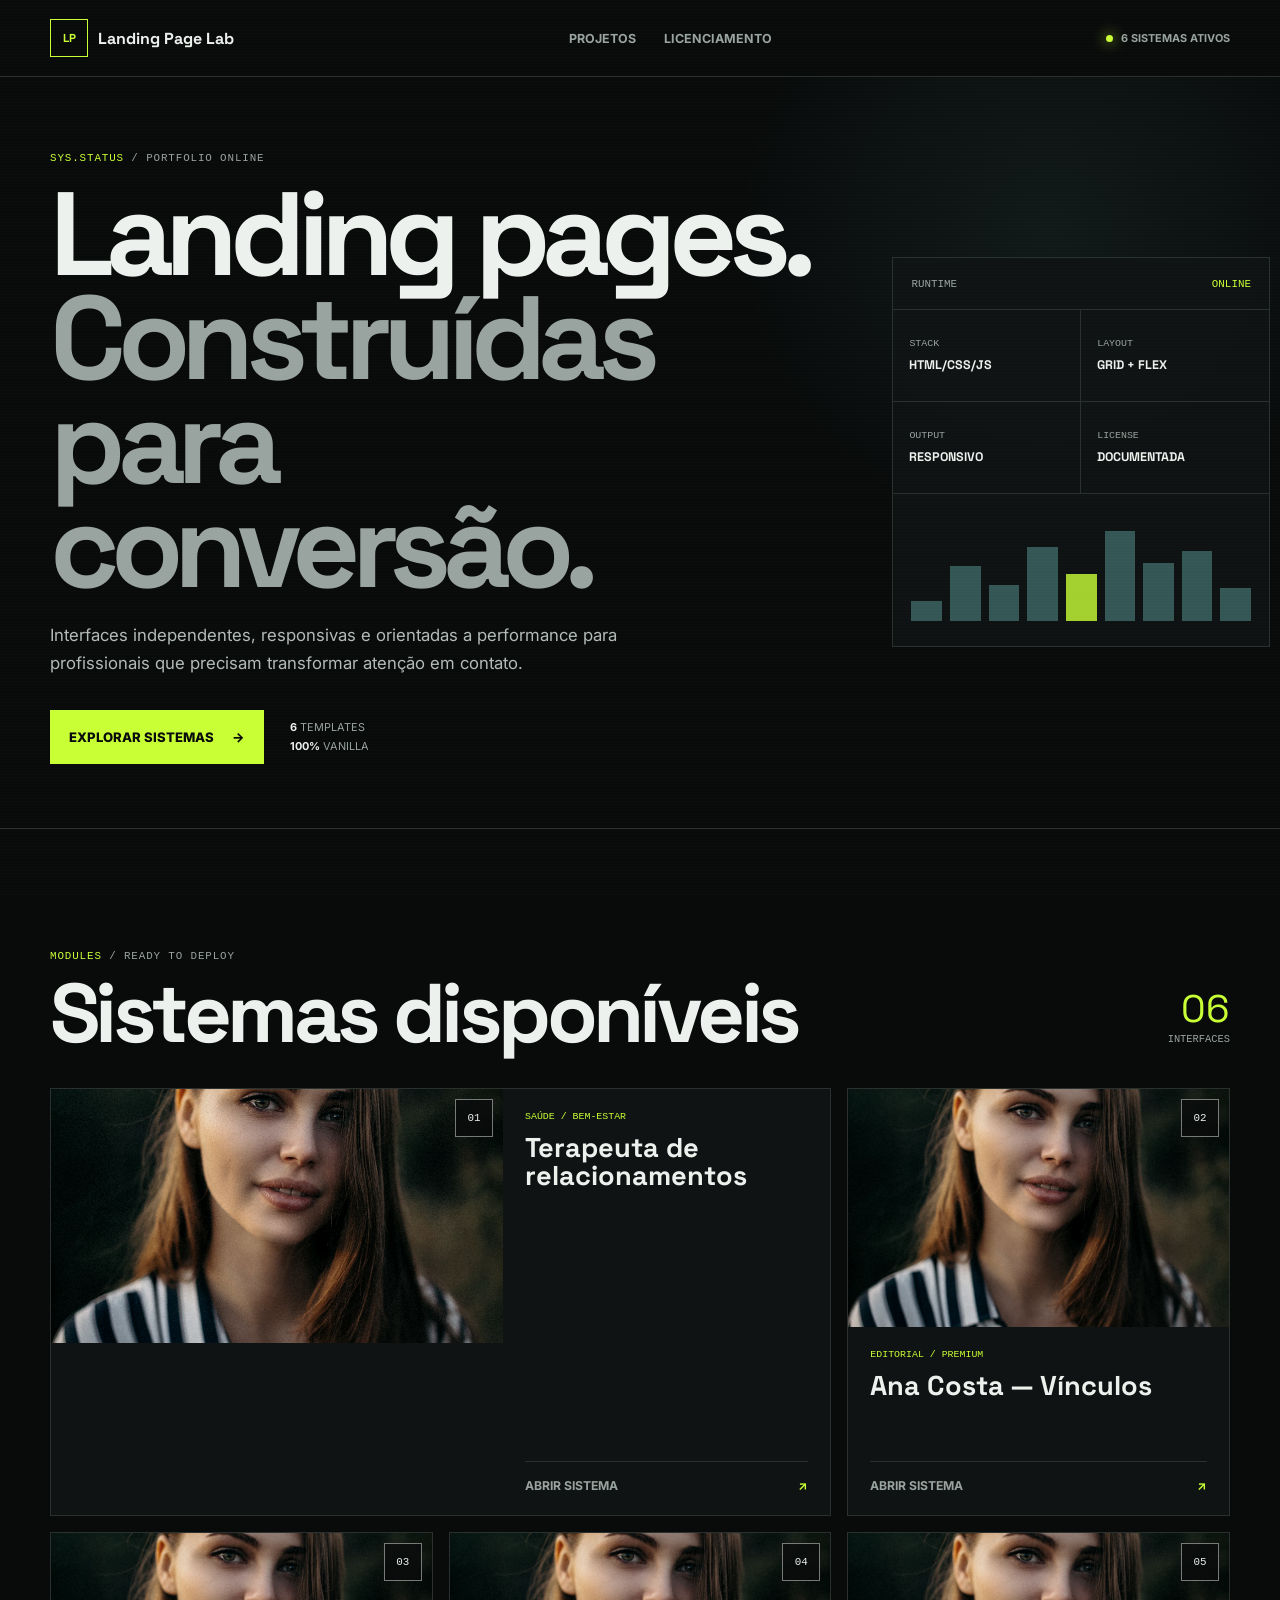
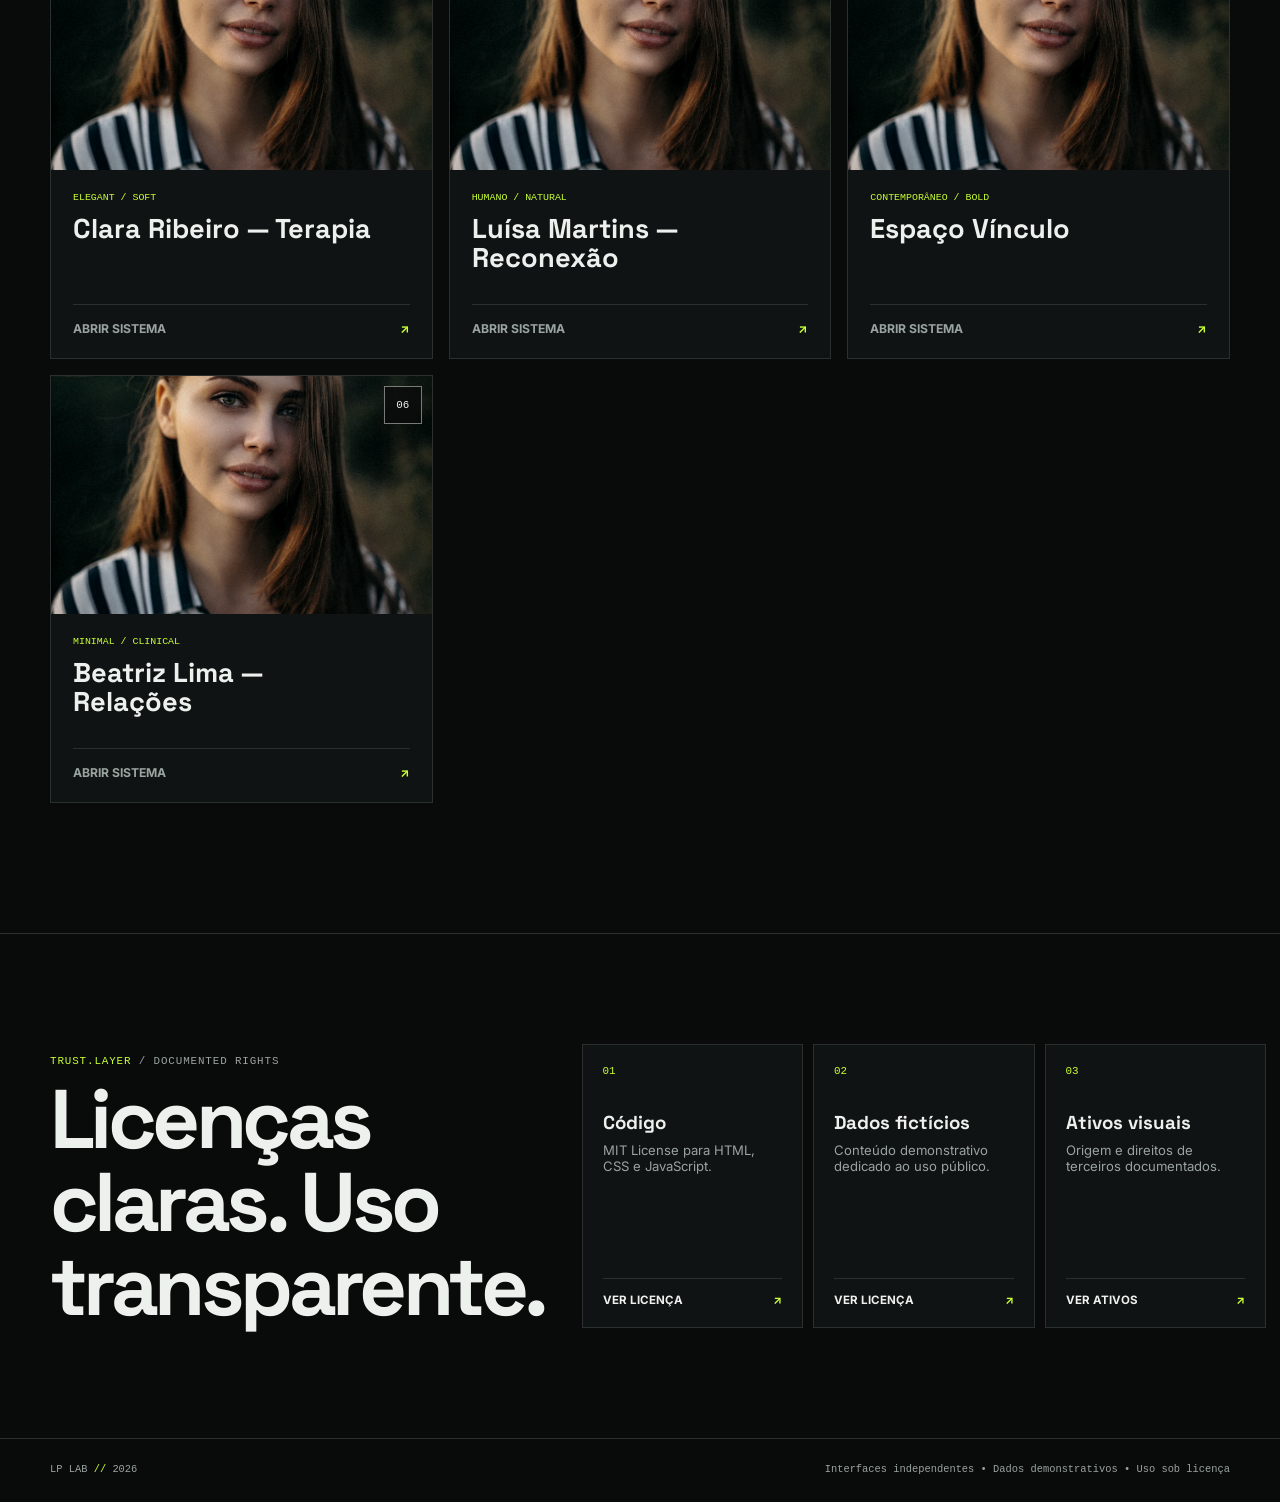
==== index.html @ a21b1c10 "style: transforma a galeria em interface hitech e documenta licenças" ====
<!DOCTYPE html>
<html lang="pt-BR">
<head>
  <meta charset="UTF-8">
  <meta name="viewport" content="width=device-width, initial-scale=1.0">
  <title>System // Landing Page Lab</title>
  <meta name="description" content="Portfólio de sistemas de landing pages independentes para profissionais e negócios locais.">
  <meta property="og:title" content="System // Landing Page Lab">
  <meta property="og:description" content="Interfaces de alta conversão projetadas para marcas profissionais.">
  <meta property="og:type" content="website">
  <meta property="og:locale" content="pt_BR">
  <link rel="preconnect" href="https://fonts.googleapis.com">
  <link rel="preconnect" href="https://fonts.gstatic.com" crossorigin>
  <link href="https://fonts.googleapis.com/css2?family=Inter:wght@400;500;600;700&family=Space+Grotesk:wght@500;600;700&display=swap" rel="stylesheet">
  <link rel="stylesheet" href="assets/style.css">
</head>
<body>
  <div class="noise" aria-hidden="true"></div>

  <header class="topbar">
    <div class="container topbar__conteudo">
      <a class="brand" href="#inicio" aria-label="Landing Page Lab — início">
        <span class="brand__mark">LP</span>
        <span>Landing Page Lab</span>
      </a>
      <nav class="nav" aria-label="Navegação principal">
        <a href="#projetos">Projetos</a>
        <a href="#licenciamento">Licenciamento</a>
      </nav>
      <a class="topbar__status" href="#projetos"><span></span> 6 sistemas ativos</a>
    </div>
  </header>

  <main id="inicio">
    <section class="hero">
      <div class="container hero__conteudo">
        <div class="hero__texto">
          <p class="terminal"><span>SYS.STATUS</span> / PORTFOLIO ONLINE</p>
          <h1>Landing pages.<br><em>Construídas para conversão.</em></h1>
          <p class="hero__descricao">Interfaces independentes, responsivas e orientadas a performance para profissionais que precisam transformar atenção em contato.</p>
          <div class="hero__acoes">
            <a class="btn btn--primary" href="#projetos">Explorar sistemas <span>→</span></a>
            <p class="hero__spec"><strong>6</strong> templates<br><strong>100%</strong> vanilla</p>
          </div>
        </div>

        <aside class="system-panel" aria-label="Resumo técnico">
          <div class="system-panel__head">
            <span>RUNTIME</span>
            <span class="system-panel__status">ONLINE</span>
          </div>
          <div class="system-panel__grid">
            <div><span>STACK</span><strong>HTML/CSS/JS</strong></div>
            <div><span>LAYOUT</span><strong>GRID + FLEX</strong></div>
            <div><span>OUTPUT</span><strong>RESPONSIVO</strong></div>
            <div><span>LICENSE</span><strong>DOCUMENTADA</strong></div>
          </div>
          <div class="system-panel__graph" aria-hidden="true">
            <i></i><i></i><i></i><i></i><i></i><i></i><i></i><i></i><i></i>
          </div>
        </aside>
      </div>
    </section>

    <section class="projects" id="projetos" aria-labelledby="projects-title">
      <div class="container">
        <div class="section-heading">
          <div>
            <p class="terminal"><span>MODULES</span> / READY TO DEPLOY</p>
            <h2 id="projects-title">Sistemas disponíveis</h2>
          </div>
          <p><span id="template-count">06</span><br>interfaces</p>
        </div>

        <div class="template-grid">
          <article class="template-card template-card--featured">
            <a class="template-card__image" href="templates/terapeuta-relacionamentos/index.html" aria-label="Abrir sistema Terapeuta de relacionamentos">
              <img src="templates/terapeuta-relacionamentos/img/foto-perfil.webp" alt="Prévia do sistema acolhedor para terapeuta de relacionamentos" width="900" height="600">
              <span class="template-card__index">01</span>
            </a>
            <div class="template-card__content">
              <p>Saúde / Bem-estar</p>
              <h3>Terapeuta de relacionamentos</h3>
              <a class="template-card__link" href="templates/terapeuta-relacionamentos/index.html">Abrir sistema <span>↗</span></a>
            </div>
          </article>

          <article class="template-card">
            <a class="template-card__image" href="templates/psicologa-vinculos-editorial/index.html" aria-label="Abrir sistema Ana Costa">
              <img src="templates/psicologa-vinculos-editorial/img/perfil.webp" alt="Prévia do sistema editorial para psicóloga de vínculos" width="900" height="600">
              <span class="template-card__index">02</span>
            </a>
            <div class="template-card__content">
              <p>Editorial / Premium</p>
              <h3>Ana Costa — Vínculos</h3>
              <a class="template-card__link" href="templates/psicologa-vinculos-editorial/index.html">Abrir sistema <span>↗</span></a>
            </div>
          </article>

          <article class="template-card">
            <a class="template-card__image" href="templates/terapia-relacoes-elegante/index.html" aria-label="Abrir sistema Clara Ribeiro">
              <img src="templates/terapia-relacoes-elegante/img/perfil.webp" alt="Prévia do sistema elegante para terapia de relacionamentos" width="900" height="600">
              <span class="template-card__index">03</span>
            </a>
            <div class="template-card__content">
              <p>Elegant / Soft</p>
              <h3>Clara Ribeiro — Terapia</h3>
              <a class="template-card__link" href="templates/terapia-relacoes-elegante/index.html">Abrir sistema <span>↗</span></a>
            </div>
          </article>

          <article class="template-card">
            <a class="template-card__image" href="templates/terapeuta-reconexao/index.html" aria-label="Abrir sistema Luísa Martins">
              <img src="templates/terapeuta-reconexao/img/perfil.webp" alt="Prévia do sistema acolhedor de reconexão afetiva" width="900" height="600">
              <span class="template-card__index">04</span>
            </a>
            <div class="template-card__content">
              <p>Humano / Natural</p>
              <h3>Luísa Martins — Reconexão</h3>
              <a class="template-card__link" href="templates/terapeuta-reconexao/index.html">Abrir sistema <span>↗</span></a>
            </div>
          </article>

          <article class="template-card">
            <a class="template-card__image" href="templates/espaco-relacional/index.html" aria-label="Abrir sistema Espaço Vínculo">
              <img src="templates/espaco-relacional/img/perfil.webp" alt="Prévia do sistema contemporâneo de psicologia de vínculos" width="900" height="600">
              <span class="template-card__index">05</span>
            </a>
            <div class="template-card__content">
              <p>Contemporâneo / Bold</p>
              <h3>Espaço Vínculo</h3>
              <a class="template-card__link" href="templates/espaco-relacional/index.html">Abrir sistema <span>↗</span></a>
            </div>
          </article>

          <article class="template-card">
            <a class="template-card__image" href="templates/relacoes-conscientes/index.html" aria-label="Abrir sistema Beatriz Lima">
              <img src="templates/relacoes-conscientes/img/perfil.webp" alt="Prévia do sistema minimalista para relações conscientes" width="900" height="600">
              <span class="template-card__index">06</span>
            </a>
            <div class="template-card__content">
              <p>Minimal / Clinical</p>
              <h3>Beatriz Lima — Relações</h3>
              <a class="template-card__link" href="templates/relacoes-conscientes/index.html">Abrir sistema <span>↗</span></a>
            </div>
          </article>
        </div>
      </div>
    </section>

    <section class="license" id="licenciamento" aria-labelledby="license-title">
      <div class="container license__conteudo">
        <div>
          <p class="terminal"><span>TRUST.LAYER</span> / DOCUMENTED RIGHTS</p>
          <h2 id="license-title">Licenças claras. Uso transparente.</h2>
        </div>
        <div class="license__grid">
          <article>
            <span>01</span>
            <h3>Código</h3>
            <p>MIT License para HTML, CSS e JavaScript.</p>
            <a href="LICENSE.md">Ver licença <span>↗</span></a>
          </article>
          <article>
            <span>02</span>
            <h3>Dados fictícios</h3>
            <p>Conteúdo demonstrativo dedicado ao uso público.</p>
            <a href="DATA_LICENSE.md">Ver licença <span>↗</span></a>
          </article>
          <article>
            <span>03</span>
            <h3>Ativos visuais</h3>
            <p>Origem e direitos de terceiros documentados.</p>
            <a href="ASSET_LICENSES.md">Ver ativos <span>↗</span></a>
          </article>
        </div>
      </div>
    </section>
  </main>

  <footer class="portfolio-footer">
    <div class="container portfolio-footer__conteudo">
      <p>LP LAB <span>//</span> 2026</p>
      <p>Interfaces independentes • Dados demonstrativos • Uso sob licença</p>
    </div>
  </footer>
</body>
</html>
---- assets/style.css ----
:root {
  --ink: #090b0b;
  --panel: #101313;
  --panel-light: #171b1a;
  --line: #29302e;
  --muted: #99a39f;
  --paper: #edf1ee;
  --acid: #c8ff35;
  --cyan: #78d8d2;
  --font-display: "Space Grotesk", Arial, sans-serif;
  --font-body: "Inter", Arial, sans-serif;
}

* { box-sizing: border-box; }
html { scroll-behavior: smooth; }
body { margin: 0; overflow-x: hidden; background: var(--ink); color: var(--paper); font-family: var(--font-body); }
img { display: block; max-width: 100%; }
a { color: inherit; }
.container { width: min(1180px, calc(100% - 40px)); margin-inline: auto; }
.noise { position: fixed; inset: 0; z-index: 100; pointer-events: none; opacity: .025; background-image: repeating-linear-gradient(0deg, transparent 0, transparent 2px, #fff 3px); }

.topbar { position: relative; z-index: 20; border-bottom: 1px solid var(--line); }
.topbar__conteudo { min-height: 76px; display: flex; align-items: center; justify-content: space-between; }
.brand { display: flex; align-items: center; gap: 10px; font-family: var(--font-display); font-weight: 700; text-decoration: none; }
.brand__mark { display: grid; width: 38px; height: 38px; place-items: center; border: 1px solid var(--acid); color: var(--acid); font-size: .72rem; }
.nav { display: none; align-items: center; gap: 28px; }
.nav a { color: var(--muted); font-size: .78rem; font-weight: 700; text-decoration: none; text-transform: uppercase; }
.nav a:hover { color: var(--paper); }
.topbar__status { display: flex; align-items: center; gap: 8px; color: var(--muted); font-size: .68rem; font-weight: 700; text-decoration: none; text-transform: uppercase; }
.topbar__status span { width: 7px; height: 7px; border-radius: 50%; background: var(--acid); box-shadow: 0 0 14px var(--acid); }

.hero { border-bottom: 1px solid var(--line); background: radial-gradient(circle at 82% 20%, rgba(120,216,210,.07), transparent 26%), var(--ink); }
.hero__conteudo { min-height: 620px; display: grid; align-items: center; gap: 40px; padding-block: 64px; }
.terminal { color: var(--muted); font-family: monospace; font-size: .68rem; letter-spacing: .08em; }
.terminal span { color: var(--acid); }
.hero h1 { max-width: 780px; margin: 18px 0 22px; font-family: var(--font-display); font-size: clamp(3.3rem, 12vw, 7.4rem); line-height: .88; letter-spacing: -.07em; }
.hero h1 em { color: var(--muted); font-style: normal; }
.hero__descricao { max-width: 600px; color: #b3bbb7; font-size: 1.05rem; line-height: 1.7; }
.hero__acoes { display: flex; align-items: center; gap: 26px; margin-top: 32px; }
.btn { display: inline-flex; align-items: center; gap: 18px; min-height: 54px; border: 1px solid transparent; padding: 14px 18px; font-size: .82rem; font-weight: 800; text-decoration: none; text-transform: uppercase; }
.btn--primary { background: var(--acid); color: var(--ink); }
.btn--primary:hover { background: var(--paper); }
.hero__spec { margin: 0; color: var(--muted); font-size: .68rem; line-height: 1.7; text-transform: uppercase; }
.hero__spec strong { color: var(--paper); }
.system-panel { min-height: 390px; border: 1px solid var(--line); background: rgba(16,19,19,.9); }
.system-panel__head { height: 52px; display: flex; align-items: center; justify-content: space-between; border-bottom: 1px solid var(--line); padding: 0 18px; color: var(--muted); font-family: monospace; font-size: .68rem; }
.system-panel__status { color: var(--acid); }
.system-panel__grid { display: grid; grid-template-columns: 1fr 1fr; }
.system-panel__grid div { min-height: 92px; display: flex; flex-direction: column; justify-content: center; border-right: 1px solid var(--line); border-bottom: 1px solid var(--line); padding: 16px; }
.system-panel__grid div:nth-child(even) { border-right: 0; }
.system-panel__grid span { color: var(--muted); font-family: monospace; font-size: .62rem; }
.system-panel__grid strong { margin-top: 8px; font-family: var(--font-display); font-size: .78rem; }
.system-panel__graph { height: 145px; display: flex; align-items: end; gap: 8px; padding: 24px 18px 18px; }
.system-panel__graph i { flex: 1; height: 20%; background: var(--cyan); opacity: .35; }
.system-panel__graph i:nth-child(2) { height: 54%; } .system-panel__graph i:nth-child(3) { height: 35%; } .system-panel__graph i:nth-child(4) { height: 72%; } .system-panel__graph i:nth-child(5) { height: 46%; background: var(--acid); opacity: .8; } .system-panel__graph i:nth-child(6) { height: 88%; } .system-panel__graph i:nth-child(7) { height: 57%; } .system-panel__graph i:nth-child(8) { height: 68%; } .system-panel__graph i:nth-child(9) { height: 32%; }

.projects { padding: 80px 0 96px; }
.section-heading { display: flex; align-items: end; justify-content: space-between; margin-bottom: 32px; }
.section-heading h2, .license h2 { margin: 10px 0 0; font-family: var(--font-display); font-size: clamp(2.6rem, 8vw, 5.2rem); line-height: 1; letter-spacing: -.055em; }
.section-heading > p { display: none; color: var(--muted); font-family: monospace; font-size: .65rem; text-align: right; text-transform: uppercase; }
.section-heading > p span { color: var(--acid); font-family: var(--font-display); font-size: 2.4rem; }
.template-grid { display: grid; gap: 16px; }
.template-card { overflow: hidden; border: 1px solid var(--line); background: var(--panel); }
.template-card__image { position: relative; display: block; aspect-ratio: 16 / 10; overflow: hidden; background: #202521; }
.template-card__image img { width: 100%; height: 100%; object-fit: cover; filter: saturate(.7) contrast(1.05); transition: transform .5s ease, filter .5s ease; }
.template-card:hover .template-card__image img { transform: scale(1.025); filter: saturate(.95) contrast(1.05); }
.template-card__index { position: absolute; right: 10px; top: 10px; display: grid; width: 38px; height: 38px; place-items: center; border: 1px solid rgba(255,255,255,.45); background: rgba(9,11,11,.72); font-family: monospace; font-size: .68rem; }
.template-card__content { min-height: 188px; display: flex; flex-direction: column; padding: 22px; }
.template-card__content > p { margin: 0 0 12px; color: var(--acid); font-family: monospace; font-size: .62rem; text-transform: uppercase; }
.template-card h3 { max-width: 300px; margin: 0; font-family: var(--font-display); font-size: 1.7rem; line-height: 1.05; }
.template-card__link { display: flex; justify-content: space-between; margin-top: auto; border-top: 1px solid var(--line); padding-top: 16px; color: var(--muted); font-size: .76rem; font-weight: 700; text-decoration: none; text-transform: uppercase; }
.template-card__link span { color: var(--acid); }

.license { border-top: 1px solid var(--line); border-bottom: 1px solid var(--line); padding: 80px 0; }
.license__conteudo { display: grid; gap: 36px; }
.license h2 { max-width: 600px; }
.license__grid { display: grid; gap: 10px; }
.license__grid article { min-height: 210px; display: flex; flex-direction: column; border: 1px solid var(--line); padding: 20px; background: var(--panel); }
.license__grid article > span { color: var(--acid); font-family: monospace; font-size: .68rem; }
.license__grid h3 { margin: 34px 0 8px; font-family: var(--font-display); }
.license__grid p { margin: 0; color: var(--muted); font-size: .82rem; }
.license__grid a { display: flex; justify-content: space-between; margin-top: auto; border-top: 1px solid var(--line); padding-top: 14px; color: var(--paper); font-size: .72rem; font-weight: 700; text-decoration: none; text-transform: uppercase; }
.license__grid a span { color: var(--acid); }

.portfolio-footer { padding: 24px 0; }
.portfolio-footer__conteudo { display: flex; flex-direction: column; gap: 6px; color: var(--muted); font-family: monospace; font-size: .65rem; }
.portfolio-footer p { margin: 0; }
.portfolio-footer p span { color: var(--acid); }

:focus-visible { outline: 3px solid var(--acid); outline-offset: 4px; }

@media (min-width: 768px) {
  .nav { display: flex; }
  .hero__conteudo { grid-template-columns: 62% 38%; min-height: 700px; }
  .section-heading > p { display: block; }
  .projects { padding: 110px 0 130px; }
  .template-grid { grid-template-columns: repeat(2, 1fr); }
  .template-card--featured { grid-column: span 2; display: grid; grid-template-columns: 58% 42%; }
  .template-card--featured .template-card__image { aspect-ratio: 16 / 9; }
  .template-card--featured .template-card__content { min-height: 330px; }
  .license { padding: 110px 0; }
  .license__conteudo { grid-template-columns: 42% 58%; }
  .license__grid { grid-template-columns: repeat(3, 1fr); }
  .portfolio-footer__conteudo { flex-direction: row; justify-content: space-between; }
}

@media (min-width: 1080px) {
  .hero__conteudo { grid-template-columns: 68% 32%; }
  .template-grid { grid-template-columns: repeat(3, 1fr); }
  .template-card--featured { grid-column: span 2; }
}

@media (prefers-reduced-motion: reduce) {
  html { scroll-behavior: auto; }
  .template-card__image img { transition: none; }
}
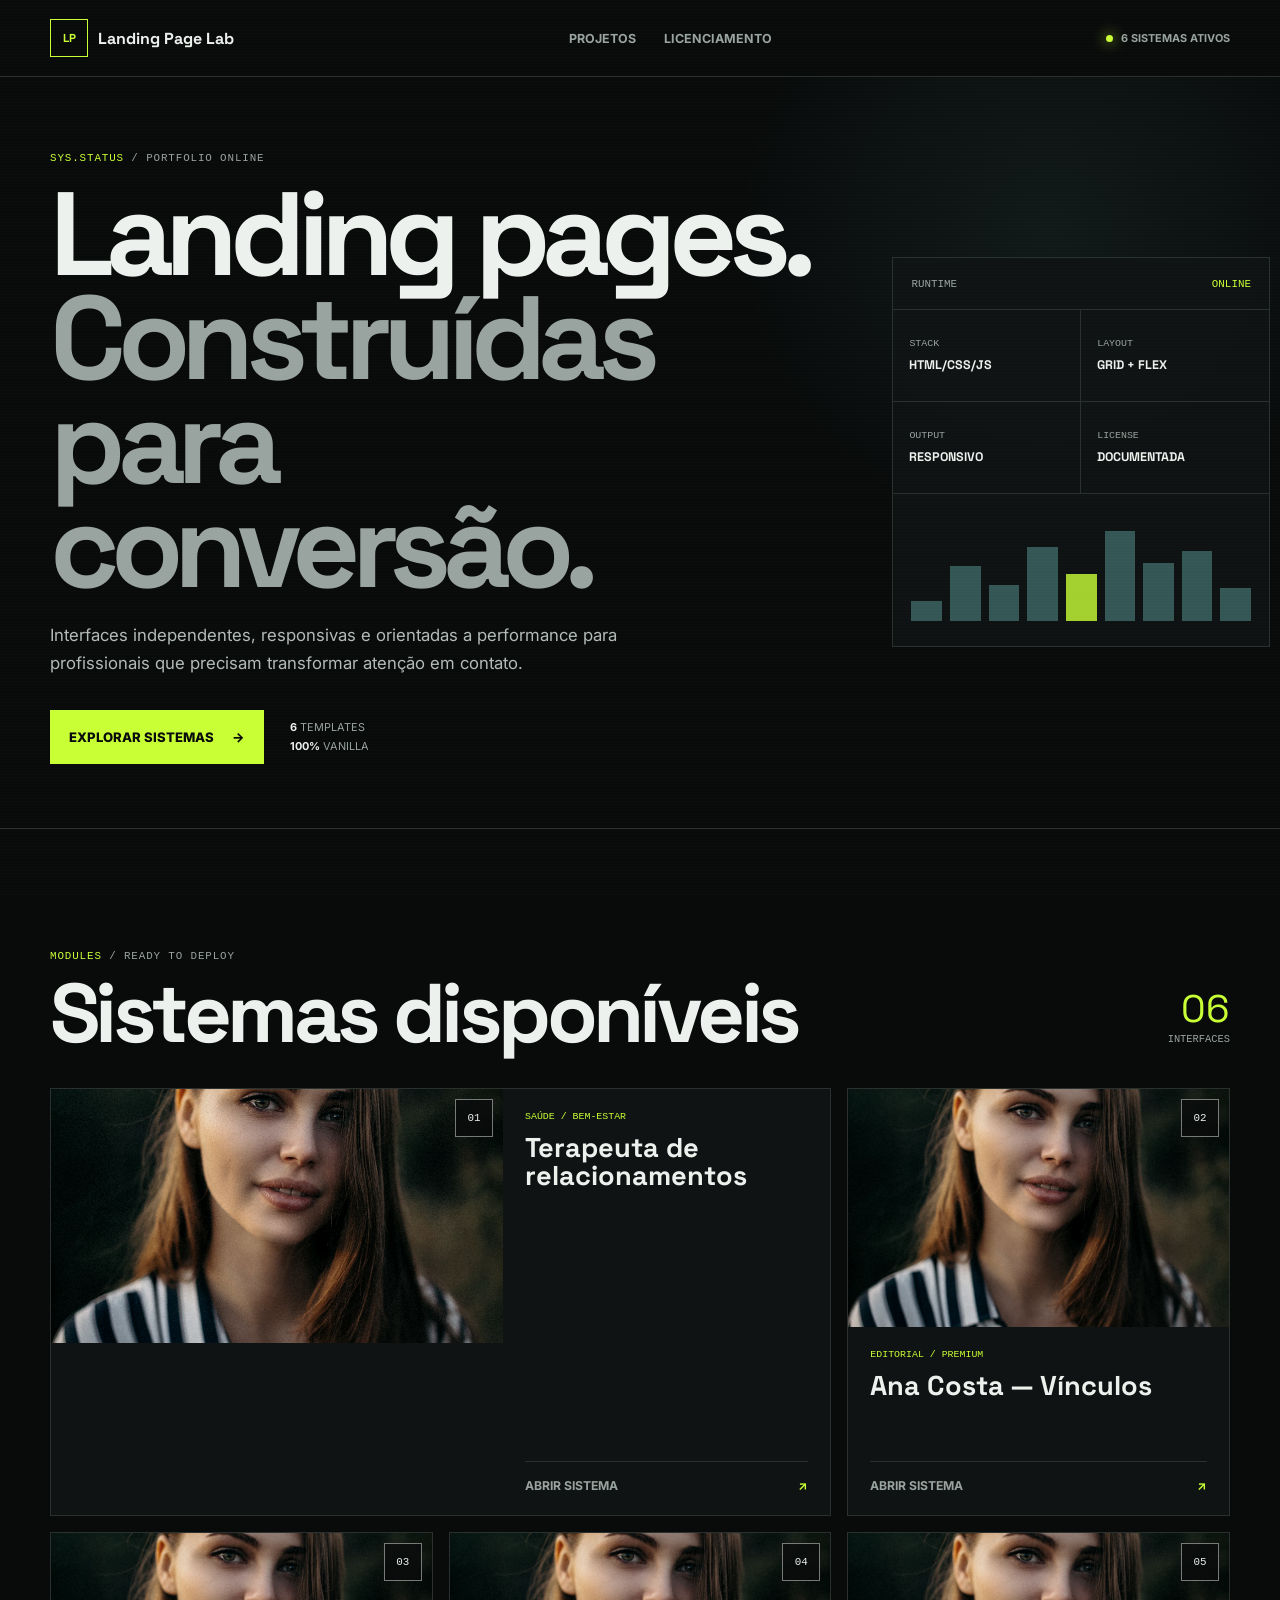
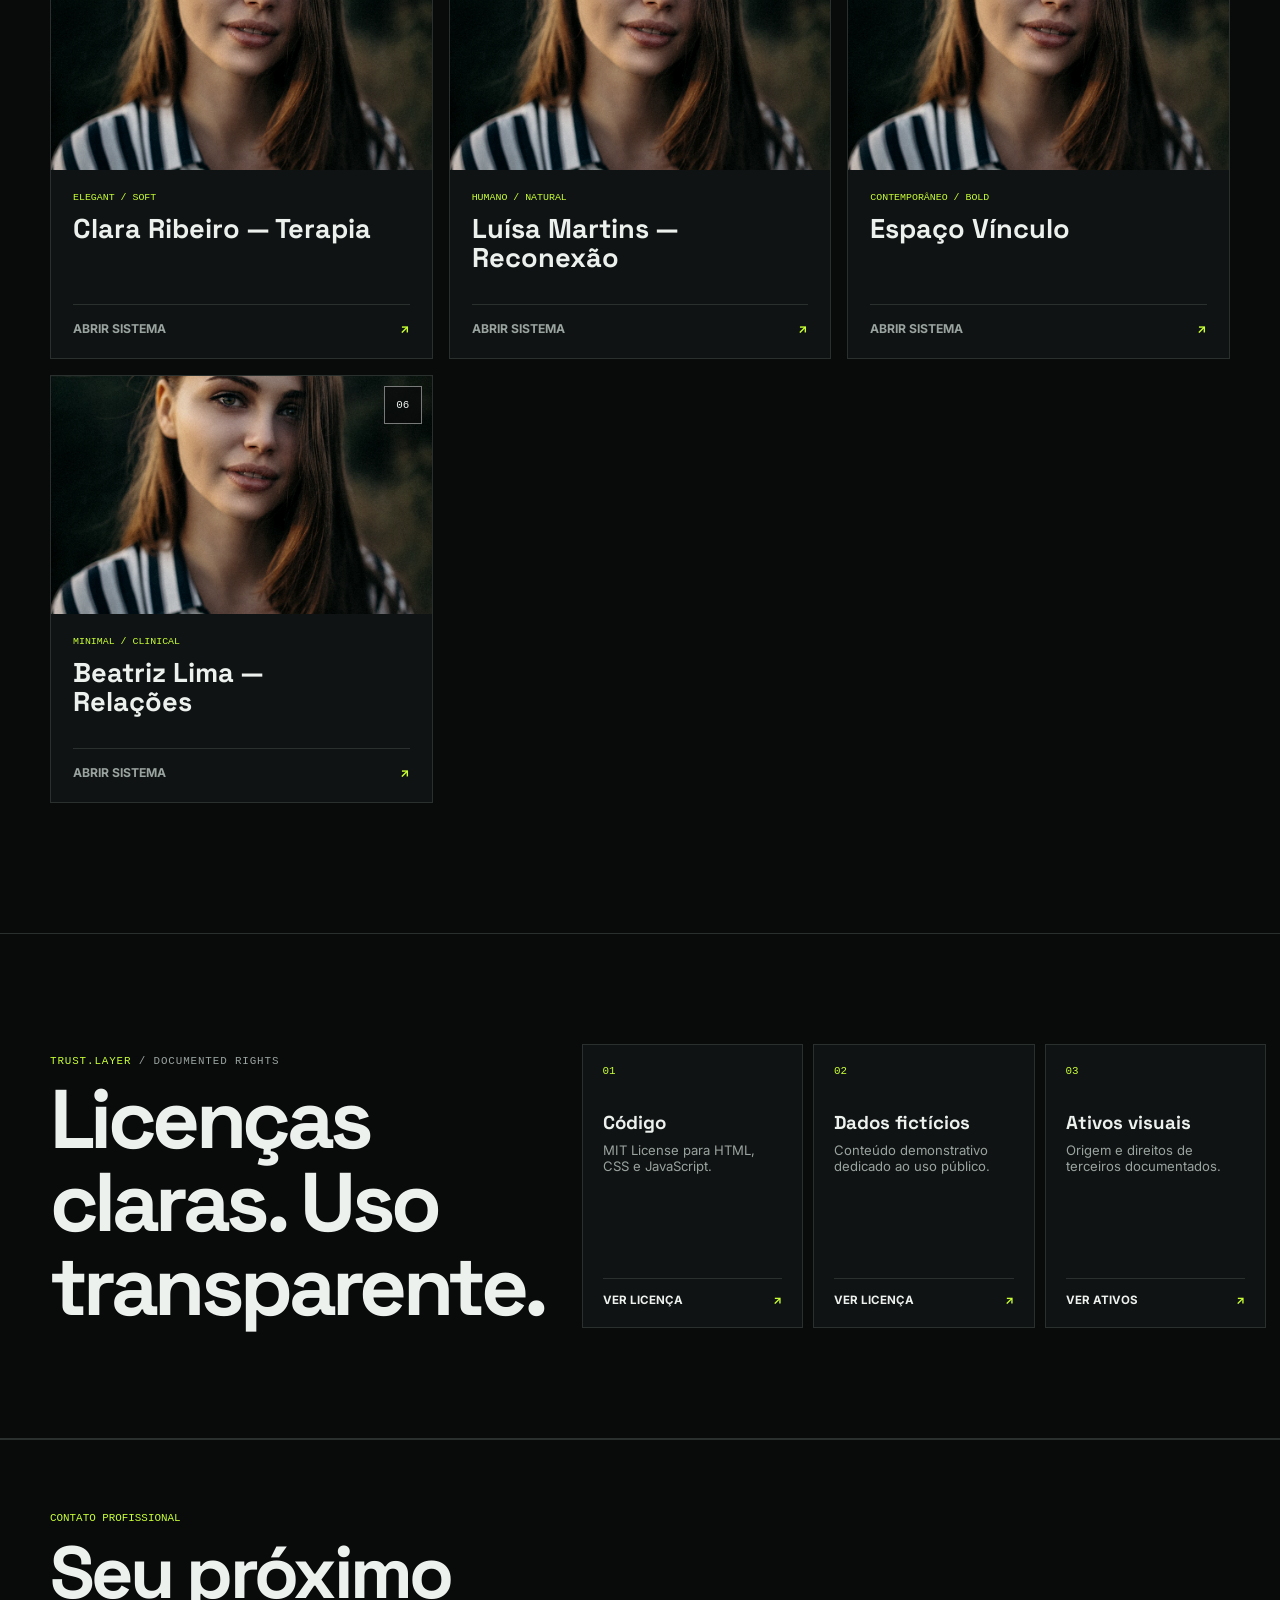
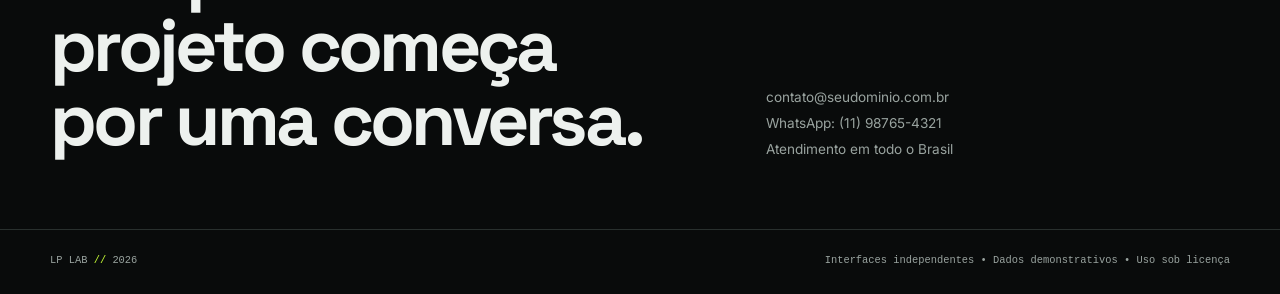
==== commit e47f779e: "feat: adiciona retorno ao portfólio, contatos e placeholders" ====
--- a/index.html
+++ b/index.html
@@ -178,6 +178,20 @@
     </section>
   </main>
 
+  <section class="contact-bar" aria-label="Dados de contato">
+    <div class="container contact-bar__conteudo">
+      <div>
+        <p>Contato profissional</p>
+        <h2>Seu próximo projeto começa por uma conversa.</h2>
+      </div>
+      <div class="contact-bar__dados">
+        <a href="mailto:contato@seudominio.com.br">contato@seudominio.com.br</a>
+        <a href="https://wa.me/5511987654321?text=Ol%C3%A1%2C%20gostaria%20de%20conversar%20sobre%20uma%20landing%20page" target="_blank" rel="noopener noreferrer">WhatsApp: (11) 98765-4321</a>
+        <span>Atendimento em todo o Brasil</span>
+      </div>
+    </div>
+  </section>
+
   <footer class="portfolio-footer">
     <div class="container portfolio-footer__conteudo">
       <p>LP LAB <span>//</span> 2026</p>
--- a/assets/style.css
+++ b/assets/style.css
@@ -87,6 +87,15 @@
 .portfolio-footer p { margin: 0; }
 .portfolio-footer p span { color: var(--acid); }
 
+.contact-bar { border-top: 1px solid var(--line); border-bottom: 1px solid var(--line); padding: 72px 0; }
+.contact-bar__conteudo { display: grid; gap: 32px; }
+.contact-bar p { margin: 0 0 12px; color: var(--acid); font-family: monospace; font-size: .68rem; text-transform: uppercase; }
+.contact-bar h2 { max-width: 620px; margin: 0; font-family: var(--font-display); font-size: clamp(2.2rem, 7vw, 4.6rem); line-height: 1; letter-spacing: -.05em; }
+.contact-bar__dados { display: flex; flex-direction: column; gap: 10px; }
+.contact-bar__dados a, .contact-bar__dados span { color: var(--muted); font-size: .85rem; }
+.contact-bar__dados a { text-decoration: none; }
+.contact-bar__dados a:hover { color: var(--acid); }
+
 :focus-visible { outline: 3px solid var(--acid); outline-offset: 4px; }
 
 @media (min-width: 768px) {
@@ -102,6 +111,7 @@
   .license__conteudo { grid-template-columns: 42% 58%; }
   .license__grid { grid-template-columns: repeat(3, 1fr); }
   .portfolio-footer__conteudo { flex-direction: row; justify-content: space-between; }
+  .contact-bar__conteudo { grid-template-columns: 58% 42%; align-items: end; }
 }
 
 @media (min-width: 1080px) {
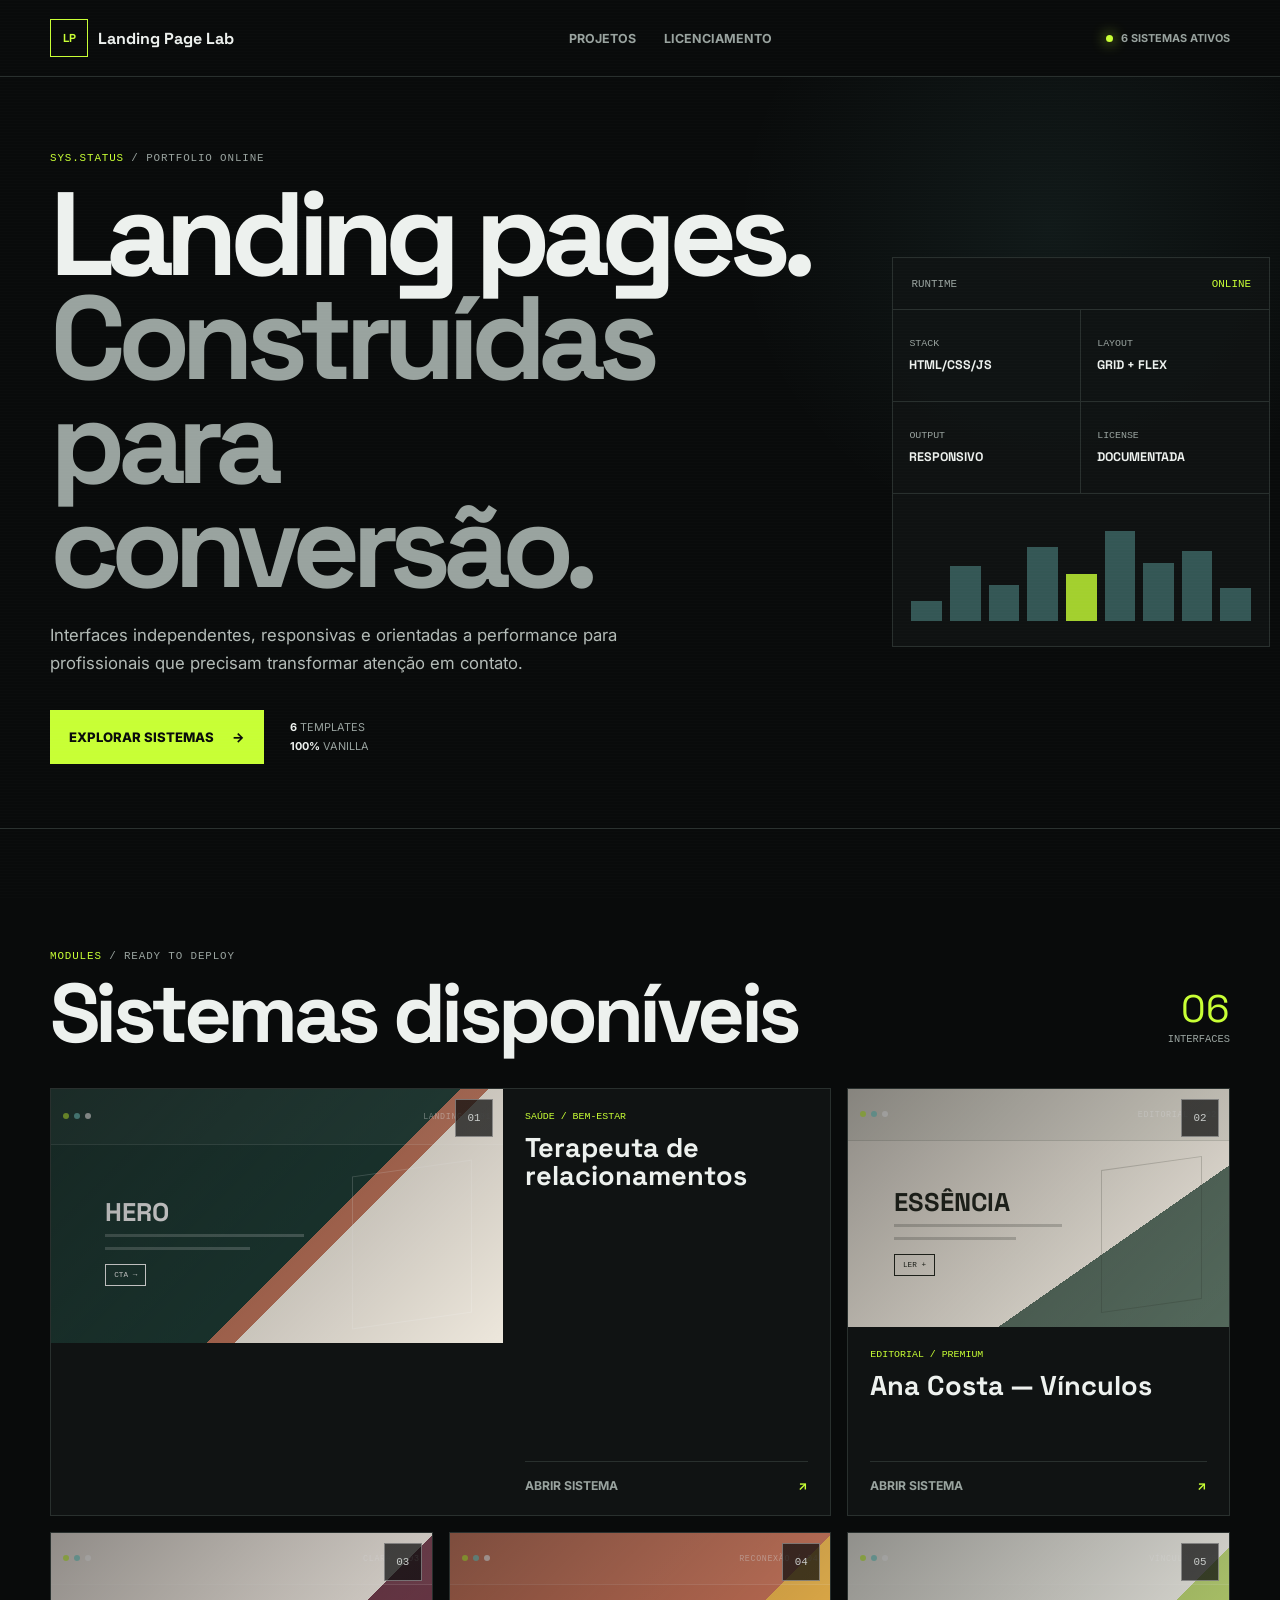
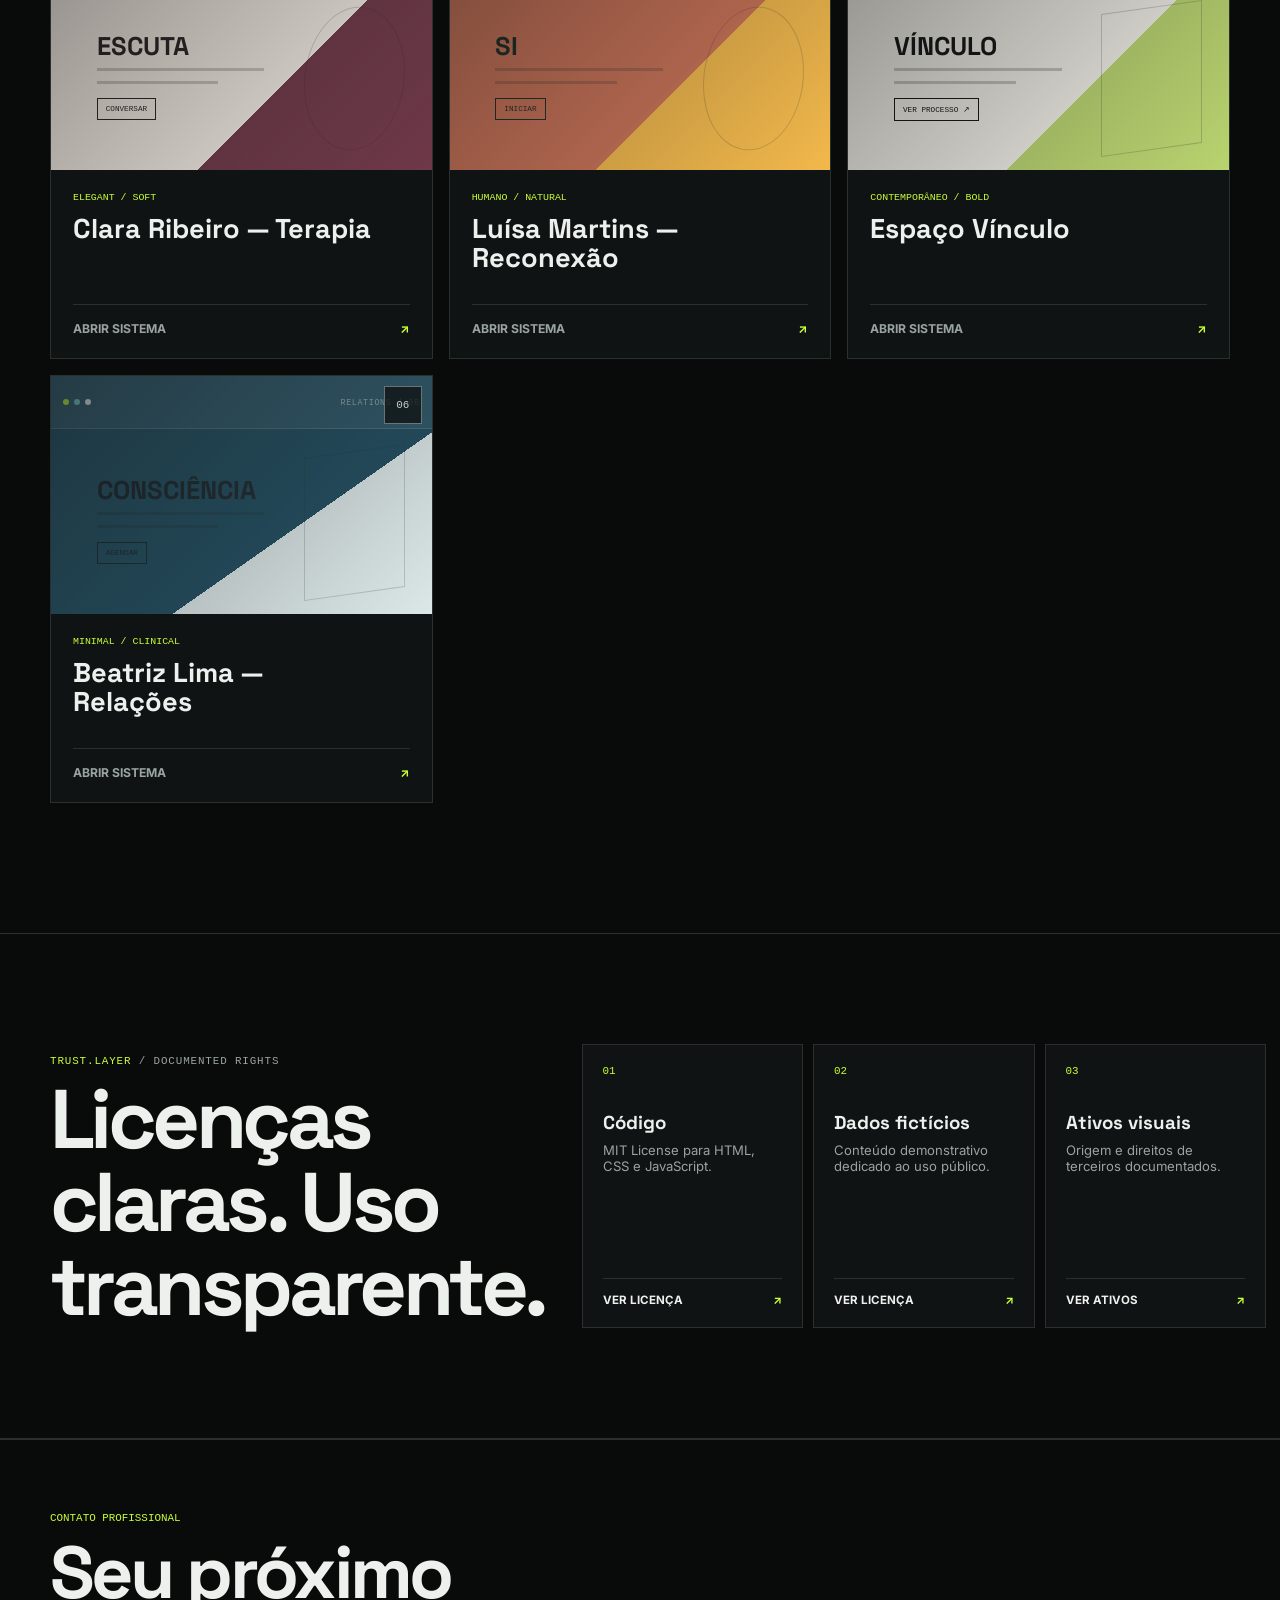
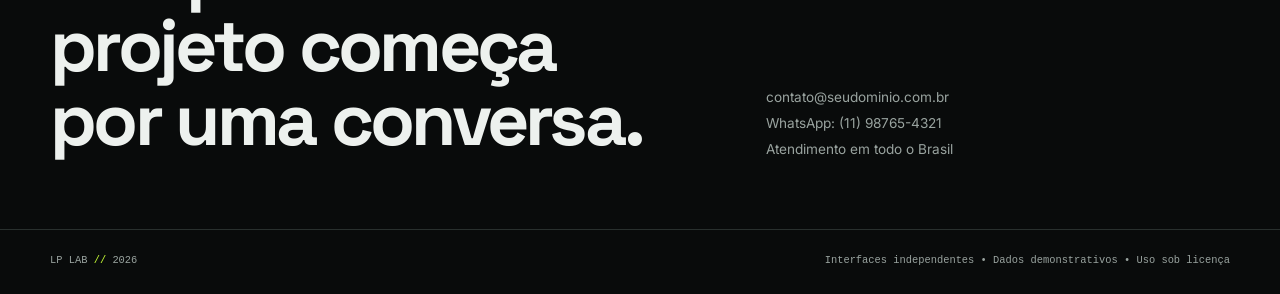
==== commit 80f12cdf: "style: substitui fotos da galeria por prévias abstratas" ====
--- a/index.html
+++ b/index.html
@@ -75,7 +75,10 @@
         <div class="template-grid">
           <article class="template-card template-card--featured">
             <a class="template-card__image" href="templates/terapeuta-relacionamentos/index.html" aria-label="Abrir sistema Terapeuta de relacionamentos">
-              <img src="templates/terapeuta-relacionamentos/img/foto-perfil.webp" alt="Prévia do sistema acolhedor para terapeuta de relacionamentos" width="900" height="600">
+              <div class="template-preview template-preview--01" aria-hidden="true">
+                <div class="template-preview__chrome"><i></i><i></i><i></i><span>LANDING / 01</span></div>
+                <div class="template-preview__body"><b>HERO</b><span></span><span></span><em>CTA →</em></div>
+              </div>
               <span class="template-card__index">01</span>
             </a>
             <div class="template-card__content">
@@ -87,7 +90,10 @@
 
           <article class="template-card">
             <a class="template-card__image" href="templates/psicologa-vinculos-editorial/index.html" aria-label="Abrir sistema Ana Costa">
-              <img src="templates/psicologa-vinculos-editorial/img/perfil.webp" alt="Prévia do sistema editorial para psicóloga de vínculos" width="900" height="600">
+              <div class="template-preview template-preview--02" aria-hidden="true">
+                <div class="template-preview__chrome"><i></i><i></i><i></i><span>EDITORIAL / 02</span></div>
+                <div class="template-preview__body"><b>ESSÊNCIA</b><span></span><span></span><em>LER +</em></div>
+              </div>
               <span class="template-card__index">02</span>
             </a>
             <div class="template-card__content">
@@ -99,7 +105,10 @@
 
           <article class="template-card">
             <a class="template-card__image" href="templates/terapia-relacoes-elegante/index.html" aria-label="Abrir sistema Clara Ribeiro">
-              <img src="templates/terapia-relacoes-elegante/img/perfil.webp" alt="Prévia do sistema elegante para terapia de relacionamentos" width="900" height="600">
+              <div class="template-preview template-preview--03" aria-hidden="true">
+                <div class="template-preview__chrome"><i></i><i></i><i></i><span>CLARA / 03</span></div>
+                <div class="template-preview__body"><b>ESCUTA</b><span></span><span></span><em>CONVERSAR</em></div>
+              </div>
               <span class="template-card__index">03</span>
             </a>
             <div class="template-card__content">
@@ -111,7 +120,10 @@
 
           <article class="template-card">
             <a class="template-card__image" href="templates/terapeuta-reconexao/index.html" aria-label="Abrir sistema Luísa Martins">
-              <img src="templates/terapeuta-reconexao/img/perfil.webp" alt="Prévia do sistema acolhedor de reconexão afetiva" width="900" height="600">
+              <div class="template-preview template-preview--04" aria-hidden="true">
+                <div class="template-preview__chrome"><i></i><i></i><i></i><span>RECONEXÃO / 04</span></div>
+                <div class="template-preview__body"><b>SI</b><span></span><span></span><em>INICIAR</em></div>
+              </div>
               <span class="template-card__index">04</span>
             </a>
             <div class="template-card__content">
@@ -123,7 +135,10 @@
 
           <article class="template-card">
             <a class="template-card__image" href="templates/espaco-relacional/index.html" aria-label="Abrir sistema Espaço Vínculo">
-              <img src="templates/espaco-relacional/img/perfil.webp" alt="Prévia do sistema contemporâneo de psicologia de vínculos" width="900" height="600">
+              <div class="template-preview template-preview--05" aria-hidden="true">
+                <div class="template-preview__chrome"><i></i><i></i><i></i><span>VÍNCULO / 05</span></div>
+                <div class="template-preview__body"><b>VÍNCULO</b><span></span><span></span><em>VER PROCESSO ↗</em></div>
+              </div>
               <span class="template-card__index">05</span>
             </a>
             <div class="template-card__content">
@@ -135,7 +150,10 @@
 
           <article class="template-card">
             <a class="template-card__image" href="templates/relacoes-conscientes/index.html" aria-label="Abrir sistema Beatriz Lima">
-              <img src="templates/relacoes-conscientes/img/perfil.webp" alt="Prévia do sistema minimalista para relações conscientes" width="900" height="600">
+              <div class="template-preview template-preview--06" aria-hidden="true">
+                <div class="template-preview__chrome"><i></i><i></i><i></i><span>RELATIONS / 06</span></div>
+                <div class="template-preview__body"><b>CONSCIÊNCIA</b><span></span><span></span><em>AGENDAR</em></div>
+              </div>
               <span class="template-card__index">06</span>
             </a>
             <div class="template-card__content">
--- a/assets/style.css
+++ b/assets/style.css
@@ -62,8 +62,11 @@
 .template-grid { display: grid; gap: 16px; }
 .template-card { overflow: hidden; border: 1px solid var(--line); background: var(--panel); }
 .template-card__image { position: relative; display: block; aspect-ratio: 16 / 10; overflow: hidden; background: #202521; }
-.template-card__image img { width: 100%; height: 100%; object-fit: cover; filter: saturate(.7) contrast(1.05); transition: transform .5s ease, filter .5s ease; }
-.template-card:hover .template-card__image img { transform: scale(1.025); filter: saturate(.95) contrast(1.05); }
+.template-card__image img { display: none; }
+.template-card__image::before { content: ""; position: absolute; inset: 0; z-index: 1; background: linear-gradient(135deg, rgba(255,255,255,.06) 0%, rgba(255,255,255,0) 100%); }
+.template-card__image::after { content: ""; position: absolute; inset: 0; z-index: 2; background: linear-gradient(135deg, rgba(0,0,0,.4) 0%, rgba(0,0,0,0) 100%); }
+.template-card__image:hover::before { background: linear-gradient(135deg, rgba(255,255,255,.1) 0%, rgba(255,255,255,0) 100%); }
+.template-card__image:hover::after { background: linear-gradient(135deg, rgba(0,0,0,.6) 0%, rgba(0,0,0,0) 100%); }
 .template-card__index { position: absolute; right: 10px; top: 10px; display: grid; width: 38px; height: 38px; place-items: center; border: 1px solid rgba(255,255,255,.45); background: rgba(9,11,11,.72); font-family: monospace; font-size: .68rem; }
 .template-card__content { min-height: 188px; display: flex; flex-direction: column; padding: 22px; }
 .template-card__content > p { margin: 0 0 12px; color: var(--acid); font-family: monospace; font-size: .62rem; text-transform: uppercase; }
@@ -124,3 +127,27 @@
   html { scroll-behavior: auto; }
   .template-card__image img { transition: none; }
 }
+
+.template-preview { position: absolute; inset: 0; overflow: hidden; background: #111; }
+.template-preview__chrome { height: 22%; display: flex; align-items: center; gap: 5px; border-bottom: 1px solid rgba(255,255,255,.12); padding: 0 12px; background: rgba(255,255,255,.035); }
+.template-preview__chrome i { width: 6px; height: 6px; border-radius: 50%; background: var(--acid); opacity: .75; }
+.template-preview__chrome i:nth-child(2) { background: var(--cyan); }
+.template-preview__chrome i:nth-child(3) { background: #fff; }
+.template-preview__chrome span { margin-left: auto; color: rgba(255,255,255,.45); font-family: monospace; font-size: .52rem; letter-spacing: .08em; }
+.template-preview__body { position: relative; height: 78%; display: grid; align-content: center; gap: 10px; padding: 8% 12%; }
+.template-preview__body::after { content: ""; position: absolute; right: 7%; top: 12%; width: 26%; height: 76%; border: 1px solid currentColor; opacity: .2; transform: skewY(-8deg); }
+.template-preview__body b { position: relative; z-index: 2; max-width: 70%; font-family: var(--font-display); font-size: clamp(.9rem, 2vw, 1.7rem); line-height: .9; }
+.template-preview__body > span { position: relative; z-index: 2; width: 58%; height: 3px; background: currentColor; opacity: .22; }
+.template-preview__body > span:nth-of-type(2) { width: 42%; }
+.template-preview__body em { position: relative; z-index: 2; width: max-content; margin-top: 4px; border: 1px solid currentColor; padding: 6px 8px; font-family: monospace; font-size: .48rem; font-style: normal; }
+.template-preview--01 { background: linear-gradient(135deg, #17352e 0 58%, #b96f55 58% 62%, #ede7dc 62%); color: #fff; }
+.template-preview--02 { background: linear-gradient(145deg, #ede7dc 0 68%, #53685b 68%); color: #252921; }
+.template-preview--02 .template-preview__chrome { background: rgba(37,41,33,.07); border-color: rgba(37,41,33,.12); }
+.template-preview--03 { background: linear-gradient(135deg, #eee7df 0 62%, #6e3848 62%); color: #30282a; }
+.template-preview--03 .template-preview__body::after { border-radius: 50%; }
+.template-preview--04 { background: linear-gradient(135deg, #cc7357 0 62%, #f2b84b 62%); color: #26352f; }
+.template-preview--04 .template-preview__body::after { border-radius: 50%; }
+.template-preview--05 { background: linear-gradient(135deg, #efeee6 0 64%, #b9d36f 64%); color: #191b1a; }
+.template-preview--05 .template-preview__body { text-transform: uppercase; }
+.template-preview--06 { background: linear-gradient(145deg, #234f61 0 64%, #dce8e8 64%); color: #263238; }
+.template-preview--06 .template-preview__chrome { background: rgba(255,255,255,.06); }
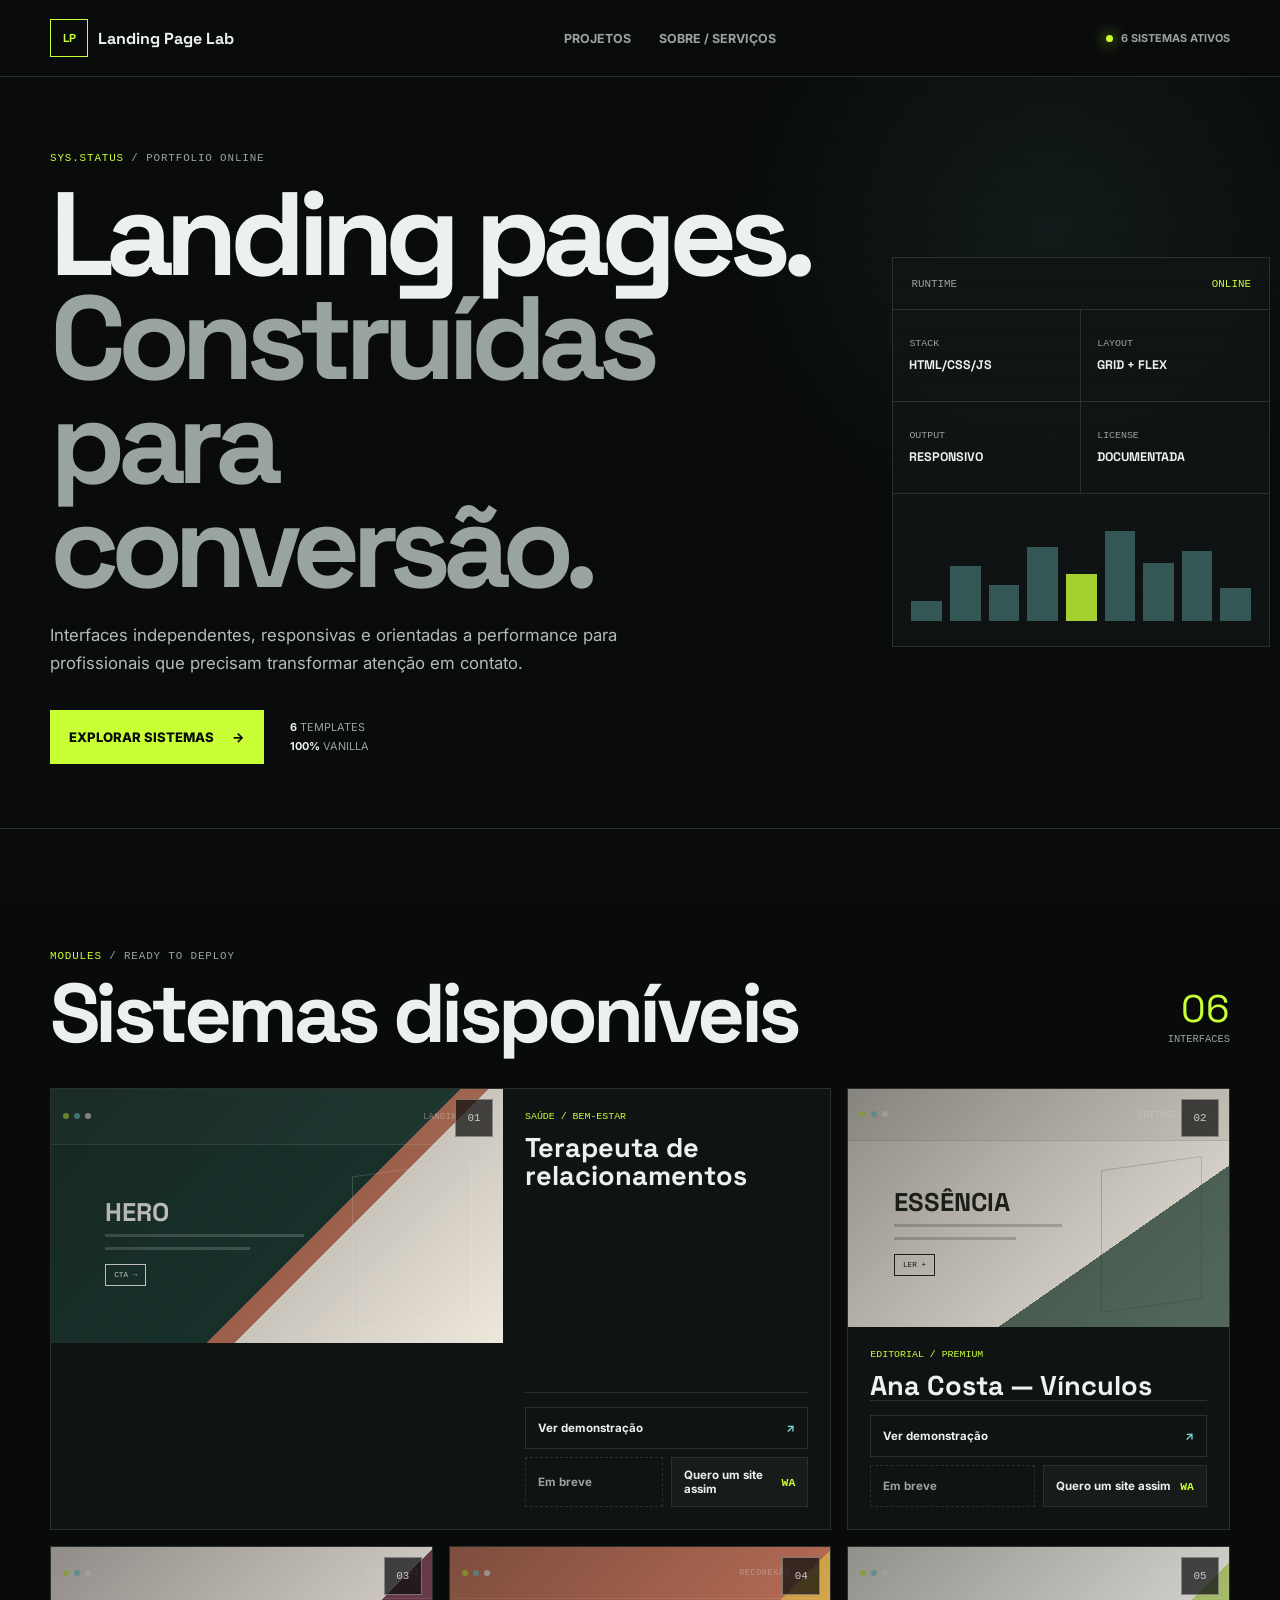
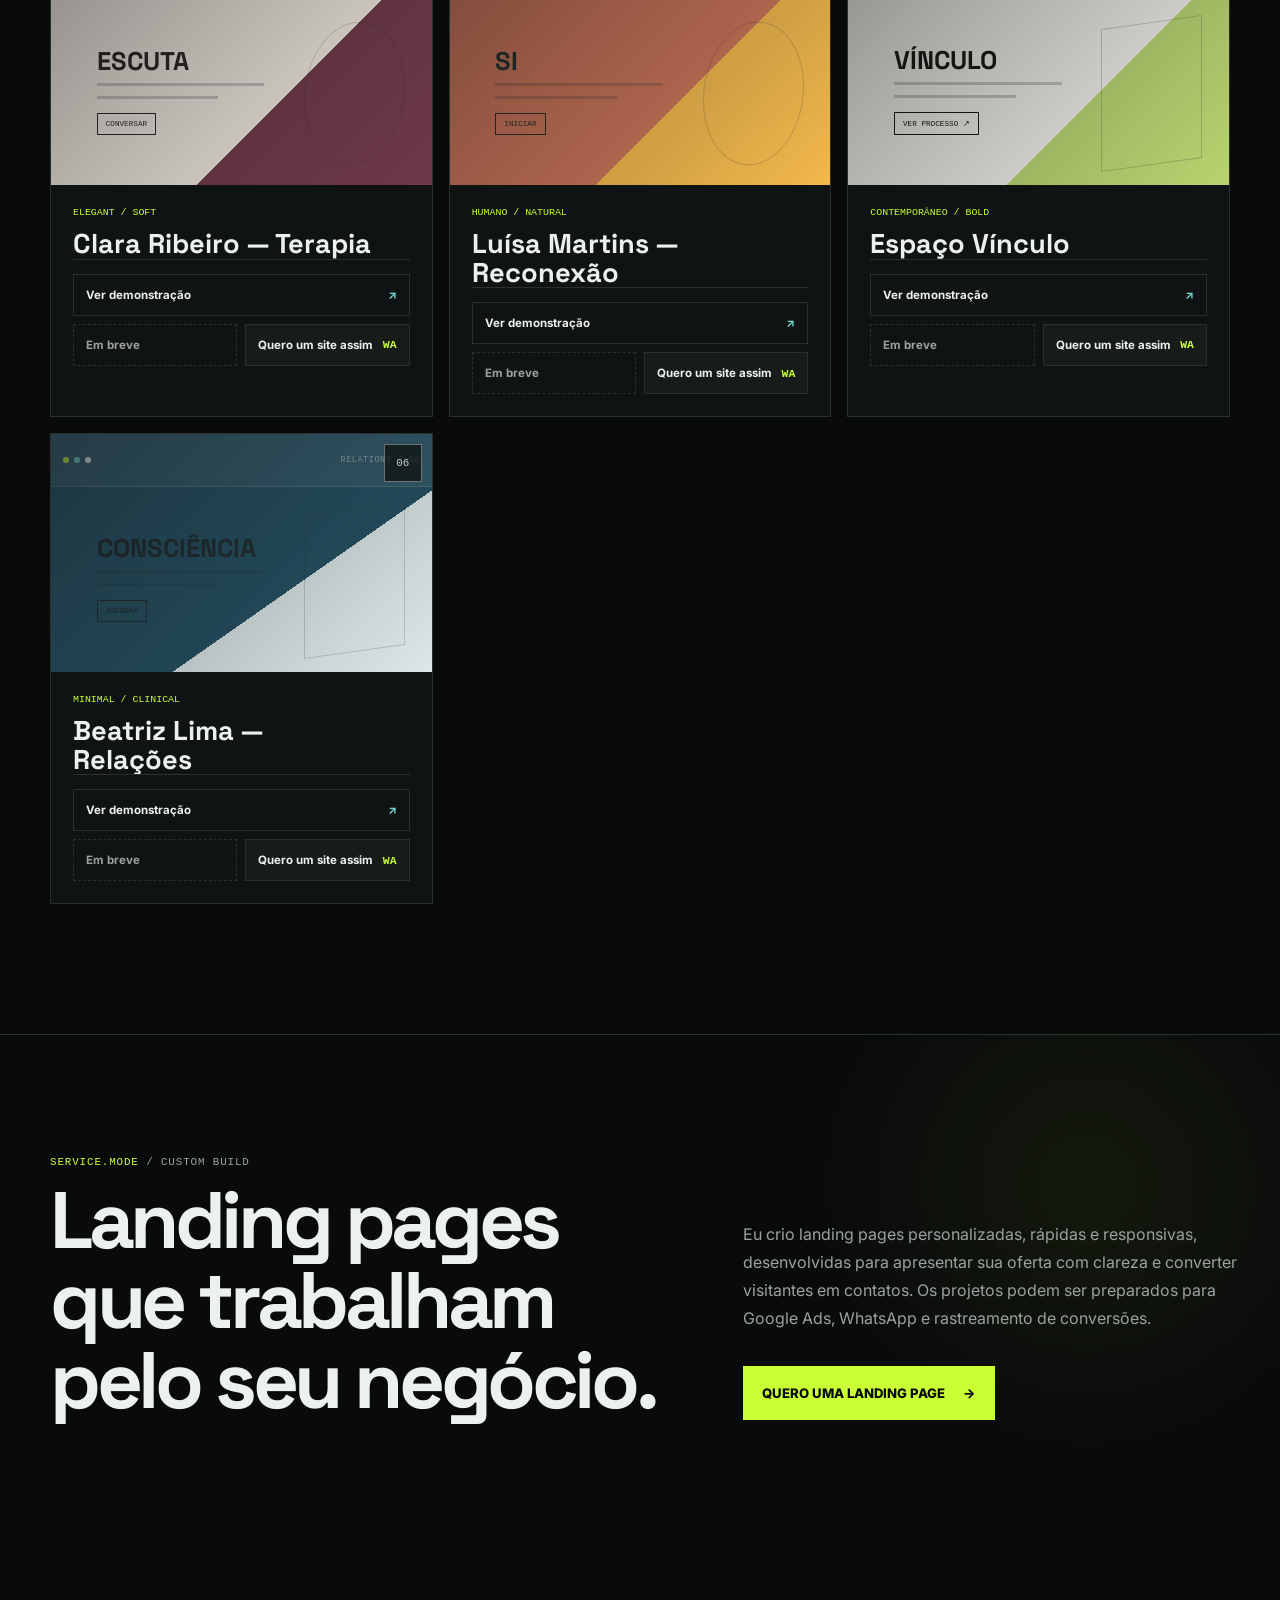
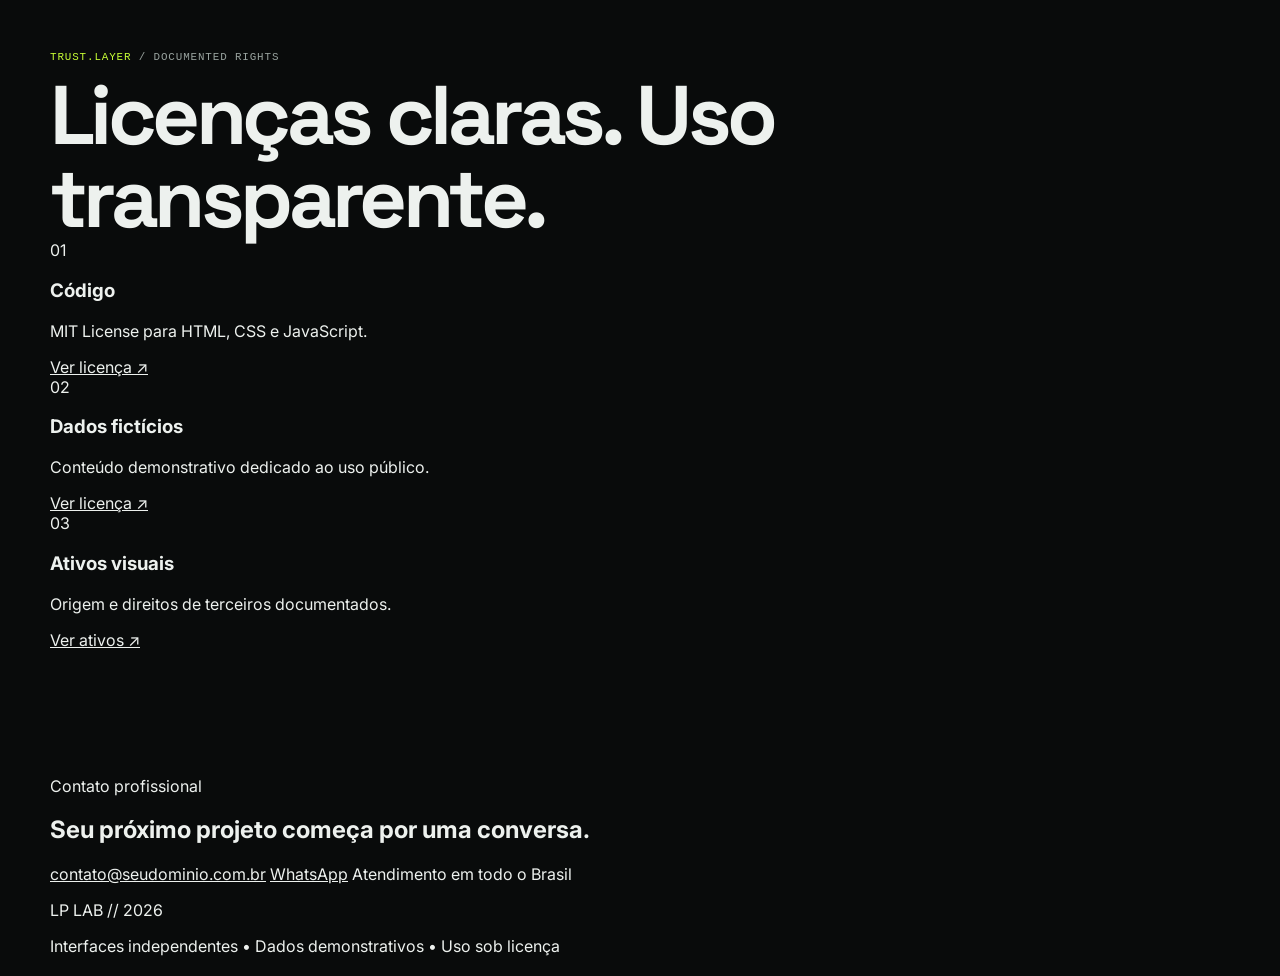
==== commit 26f935bc: "feat: transforma galeria em vitrine de templates" ====
--- a/index.html
+++ b/index.html
@@ -13,6 +13,8 @@
   <link rel="preconnect" href="https://fonts.gstatic.com" crossorigin>
   <link href="https://fonts.googleapis.com/css2?family=Inter:wght@400;500;600;700&family=Space+Grotesk:wght@500;600;700&display=swap" rel="stylesheet">
   <link rel="stylesheet" href="assets/style.css">
+  <script src="assets/config.js" defer></script>
+  <script src="assets/gallery.js" defer></script>
 </head>
 <body>
   <div class="noise" aria-hidden="true"></div>
@@ -25,7 +27,7 @@
       </a>
       <nav class="nav" aria-label="Navegação principal">
         <a href="#projetos">Projetos</a>
-        <a href="#licenciamento">Licenciamento</a>
+        <a href="#sobre">Sobre / Serviços</a>
       </nav>
       <a class="topbar__status" href="#projetos"><span></span> 6 sistemas ativos</a>
     </div>
@@ -73,7 +75,7 @@
         </div>
 
         <div class="template-grid">
-          <article class="template-card template-card--featured">
+          <article class="template-card template-card--featured" data-template="terapeuta-relacionamentos">
             <a class="template-card__image" href="templates/terapeuta-relacionamentos/index.html" aria-label="Abrir sistema Terapeuta de relacionamentos">
               <div class="template-preview template-preview--01" aria-hidden="true">
                 <div class="template-preview__chrome"><i></i><i></i><i></i><span>LANDING / 01</span></div>
@@ -84,11 +86,15 @@
             <div class="template-card__content">
               <p>Saúde / Bem-estar</p>
               <h3>Terapeuta de relacionamentos</h3>
-              <a class="template-card__link" href="templates/terapeuta-relacionamentos/index.html">Abrir sistema <span>↗</span></a>
-            </div>
-          </article>
-
-          <article class="template-card">
+              <div class="template-card__actions">
+                <a class="template-card__demo" href="templates/terapeuta-relacionamentos/index.html">Ver demonstração</a>
+                <a class="template-card__buy" data-action="buy" href="#">Em breve</a>
+                <a class="template-card__custom" data-action="custom" href="#">Quero um site assim</a>
+              </div>
+            </div>
+          </article>
+
+          <article class="template-card" data-template="psicologa-vinculos-editorial">
             <a class="template-card__image" href="templates/psicologa-vinculos-editorial/index.html" aria-label="Abrir sistema Ana Costa">
               <div class="template-preview template-preview--02" aria-hidden="true">
                 <div class="template-preview__chrome"><i></i><i></i><i></i><span>EDITORIAL / 02</span></div>
@@ -99,11 +105,15 @@
             <div class="template-card__content">
               <p>Editorial / Premium</p>
               <h3>Ana Costa — Vínculos</h3>
-              <a class="template-card__link" href="templates/psicologa-vinculos-editorial/index.html">Abrir sistema <span>↗</span></a>
-            </div>
-          </article>
-
-          <article class="template-card">
+              <div class="template-card__actions">
+                <a class="template-card__demo" href="templates/psicologa-vinculos-editorial/index.html">Ver demonstração</a>
+                <a class="template-card__buy" data-action="buy" href="#">Em breve</a>
+                <a class="template-card__custom" data-action="custom" href="#">Quero um site assim</a>
+              </div>
+            </div>
+          </article>
+
+          <article class="template-card" data-template="terapia-relacoes-elegante">
             <a class="template-card__image" href="templates/terapia-relacoes-elegante/index.html" aria-label="Abrir sistema Clara Ribeiro">
               <div class="template-preview template-preview--03" aria-hidden="true">
                 <div class="template-preview__chrome"><i></i><i></i><i></i><span>CLARA / 03</span></div>
@@ -114,11 +124,15 @@
             <div class="template-card__content">
               <p>Elegant / Soft</p>
               <h3>Clara Ribeiro — Terapia</h3>
-              <a class="template-card__link" href="templates/terapia-relacoes-elegante/index.html">Abrir sistema <span>↗</span></a>
-            </div>
-          </article>
-
-          <article class="template-card">
+              <div class="template-card__actions">
+                <a class="template-card__demo" href="templates/terapia-relacoes-elegante/index.html">Ver demonstração</a>
+                <a class="template-card__buy" data-action="buy" href="#">Em breve</a>
+                <a class="template-card__custom" data-action="custom" href="#">Quero um site assim</a>
+              </div>
+            </div>
+          </article>
+
+          <article class="template-card" data-template="terapeuta-reconexao">
             <a class="template-card__image" href="templates/terapeuta-reconexao/index.html" aria-label="Abrir sistema Luísa Martins">
               <div class="template-preview template-preview--04" aria-hidden="true">
                 <div class="template-preview__chrome"><i></i><i></i><i></i><span>RECONEXÃO / 04</span></div>
@@ -129,11 +143,15 @@
             <div class="template-card__content">
               <p>Humano / Natural</p>
               <h3>Luísa Martins — Reconexão</h3>
-              <a class="template-card__link" href="templates/terapeuta-reconexao/index.html">Abrir sistema <span>↗</span></a>
-            </div>
-          </article>
-
-          <article class="template-card">
+              <div class="template-card__actions">
+                <a class="template-card__demo" href="templates/terapeuta-reconexao/index.html">Ver demonstração</a>
+                <a class="template-card__buy" data-action="buy" href="#">Em breve</a>
+                <a class="template-card__custom" data-action="custom" href="#">Quero um site assim</a>
+              </div>
+            </div>
+          </article>
+
+          <article class="template-card" data-template="espaco-relacional">
             <a class="template-card__image" href="templates/espaco-relacional/index.html" aria-label="Abrir sistema Espaço Vínculo">
               <div class="template-preview template-preview--05" aria-hidden="true">
                 <div class="template-preview__chrome"><i></i><i></i><i></i><span>VÍNCULO / 05</span></div>
@@ -144,11 +162,15 @@
             <div class="template-card__content">
               <p>Contemporâneo / Bold</p>
               <h3>Espaço Vínculo</h3>
-              <a class="template-card__link" href="templates/espaco-relacional/index.html">Abrir sistema <span>↗</span></a>
-            </div>
-          </article>
-
-          <article class="template-card">
+              <div class="template-card__actions">
+                <a class="template-card__demo" href="templates/espaco-relacional/index.html">Ver demonstração</a>
+                <a class="template-card__buy" data-action="buy" href="#">Em breve</a>
+                <a class="template-card__custom" data-action="custom" href="#">Quero um site assim</a>
+              </div>
+            </div>
+          </article>
+
+          <article class="template-card" data-template="relacoes-conscientes">
             <a class="template-card__image" href="templates/relacoes-conscientes/index.html" aria-label="Abrir sistema Beatriz Lima">
               <div class="template-preview template-preview--06" aria-hidden="true">
                 <div class="template-preview__chrome"><i></i><i></i><i></i><span>RELATIONS / 06</span></div>
@@ -159,9 +181,26 @@
             <div class="template-card__content">
               <p>Minimal / Clinical</p>
               <h3>Beatriz Lima — Relações</h3>
-              <a class="template-card__link" href="templates/relacoes-conscientes/index.html">Abrir sistema <span>↗</span></a>
-            </div>
-          </article>
+              <div class="template-card__actions">
+                <a class="template-card__demo" href="templates/relacoes-conscientes/index.html">Ver demonstração</a>
+                <a class="template-card__buy" data-action="buy" href="#">Em breve</a>
+                <a class="template-card__custom" data-action="custom" href="#">Quero um site assim</a>
+              </div>
+            </div>
+          </article>
+        </div>
+      </div>
+    </section>
+
+    <section class="about-services" id="sobre" aria-labelledby="about-title">
+      <div class="container about-services__conteudo">
+        <div>
+          <p class="terminal"><span>SERVICE.MODE</span> / CUSTOM BUILD</p>
+          <h2 id="about-title">Landing pages que trabalham pelo seu negócio.</h2>
+        </div>
+        <div>
+          <p>Eu crio landing pages personalizadas, rápidas e responsivas, desenvolvidas para apresentar sua oferta com clareza e converter visitantes em contatos. Os projetos podem ser preparados para Google Ads, WhatsApp e rastreamento de conversões.</p>
+          <a class="btn btn--primary about-services__cta" href="#" data-about-whatsapp>Quero uma landing page <span>→</span></a>
         </div>
       </div>
     </section>
@@ -204,7 +243,7 @@
       </div>
       <div class="contact-bar__dados">
         <a href="mailto:contato@seudominio.com.br">contato@seudominio.com.br</a>
-        <a href="https://wa.me/5511987654321?text=Ol%C3%A1%2C%20gostaria%20de%20conversar%20sobre%20uma%20landing%20page" target="_blank" rel="noopener noreferrer">WhatsApp: (11) 98765-4321</a>
+        <a href="#" data-contact-whatsapp>WhatsApp</a>
         <span>Atendimento em todo o Brasil</span>
       </div>
     </div>
--- a/assets/style.css
+++ b/assets/style.css
@@ -73,33 +73,22 @@
 .template-card h3 { max-width: 300px; margin: 0; font-family: var(--font-display); font-size: 1.7rem; line-height: 1.05; }
 .template-card__link { display: flex; justify-content: space-between; margin-top: auto; border-top: 1px solid var(--line); padding-top: 16px; color: var(--muted); font-size: .76rem; font-weight: 700; text-decoration: none; text-transform: uppercase; }
 .template-card__link span { color: var(--acid); }
+.template-card__actions { display: grid; gap: 8px; margin-top: auto; border-top: 1px solid var(--line); padding-top: 14px; }
+.template-card__actions a { min-height: 42px; display: flex; align-items: center; justify-content: space-between; border: 1px solid var(--line); padding: 10px 12px; color: var(--paper); font-size: .72rem; font-weight: 700; text-decoration: none; }
+.template-card__demo { background: transparent; }
+.template-card__demo::after { content: "↗"; color: var(--cyan); }
+.template-card__buy { background: var(--acid); color: var(--ink) !important; border-color: var(--acid) !important; }
+.template-card__buy.is-disabled { background: transparent; color: var(--muted) !important; border-style: dashed !important; border-color: var(--line) !important; cursor: not-allowed; }
+.template-card__custom { background: var(--panel-light); }
+.template-card__custom::after { content: "WA"; color: var(--acid); font-family: monospace; }
+.template-card__actions a:hover { filter: brightness(1.08); }
+.template-card__actions a:focus-visible { outline: 3px solid var(--acid); outline-offset: 3px; }
 
-.license { border-top: 1px solid var(--line); border-bottom: 1px solid var(--line); padding: 80px 0; }
-.license__conteudo { display: grid; gap: 36px; }
-.license h2 { max-width: 600px; }
-.license__grid { display: grid; gap: 10px; }
-.license__grid article { min-height: 210px; display: flex; flex-direction: column; border: 1px solid var(--line); padding: 20px; background: var(--panel); }
-.license__grid article > span { color: var(--acid); font-family: monospace; font-size: .68rem; }
-.license__grid h3 { margin: 34px 0 8px; font-family: var(--font-display); }
-.license__grid p { margin: 0; color: var(--muted); font-size: .82rem; }
-.license__grid a { display: flex; justify-content: space-between; margin-top: auto; border-top: 1px solid var(--line); padding-top: 14px; color: var(--paper); font-size: .72rem; font-weight: 700; text-decoration: none; text-transform: uppercase; }
-.license__grid a span { color: var(--acid); }
-
-.portfolio-footer { padding: 24px 0; }
-.portfolio-footer__conteudo { display: flex; flex-direction: column; gap: 6px; color: var(--muted); font-family: monospace; font-size: .65rem; }
-.portfolio-footer p { margin: 0; }
-.portfolio-footer p span { color: var(--acid); }
-
-.contact-bar { border-top: 1px solid var(--line); border-bottom: 1px solid var(--line); padding: 72px 0; }
-.contact-bar__conteudo { display: grid; gap: 32px; }
-.contact-bar p { margin: 0 0 12px; color: var(--acid); font-family: monospace; font-size: .68rem; text-transform: uppercase; }
-.contact-bar h2 { max-width: 620px; margin: 0; font-family: var(--font-display); font-size: clamp(2.2rem, 7vw, 4.6rem); line-height: 1; letter-spacing: -.05em; }
-.contact-bar__dados { display: flex; flex-direction: column; gap: 10px; }
-.contact-bar__dados a, .contact-bar__dados span { color: var(--muted); font-size: .85rem; }
-.contact-bar__dados a { text-decoration: none; }
-.contact-bar__dados a:hover { color: var(--acid); }
-
-:focus-visible { outline: 3px solid var(--acid); outline-offset: 4px; }
+.about-services { border-top: 1px solid var(--line); padding: 80px 0; background: radial-gradient(circle at 85% 30%, rgba(200,255,53,.06), transparent 24%); }
+.about-services__conteudo { display: grid; gap: 32px; }
+.about-services h2 { max-width: 650px; margin: 12px 0 0; font-family: var(--font-display); font-size: clamp(2.5rem, 7vw, 5rem); line-height: 1; letter-spacing: -.055em; }
+.about-services__conteudo > div:last-child > p { max-width: 650px; color: var(--muted); line-height: 1.75; }
+.about-services__cta { margin-top: 18px; }
 
 @media (min-width: 768px) {
   .nav { display: flex; }
@@ -115,6 +104,10 @@
   .license__grid { grid-template-columns: repeat(3, 1fr); }
   .portfolio-footer__conteudo { flex-direction: row; justify-content: space-between; }
   .contact-bar__conteudo { grid-template-columns: 58% 42%; align-items: end; }
+  .template-card__actions { grid-template-columns: 1fr 1fr; }
+  .template-card__actions .template-card__demo { grid-column: 1 / -1; }
+  .about-services { padding: 110px 0; }
+  .about-services__conteudo { grid-template-columns: 56% 44%; align-items: end; }
 }
 
 @media (min-width: 1080px) {
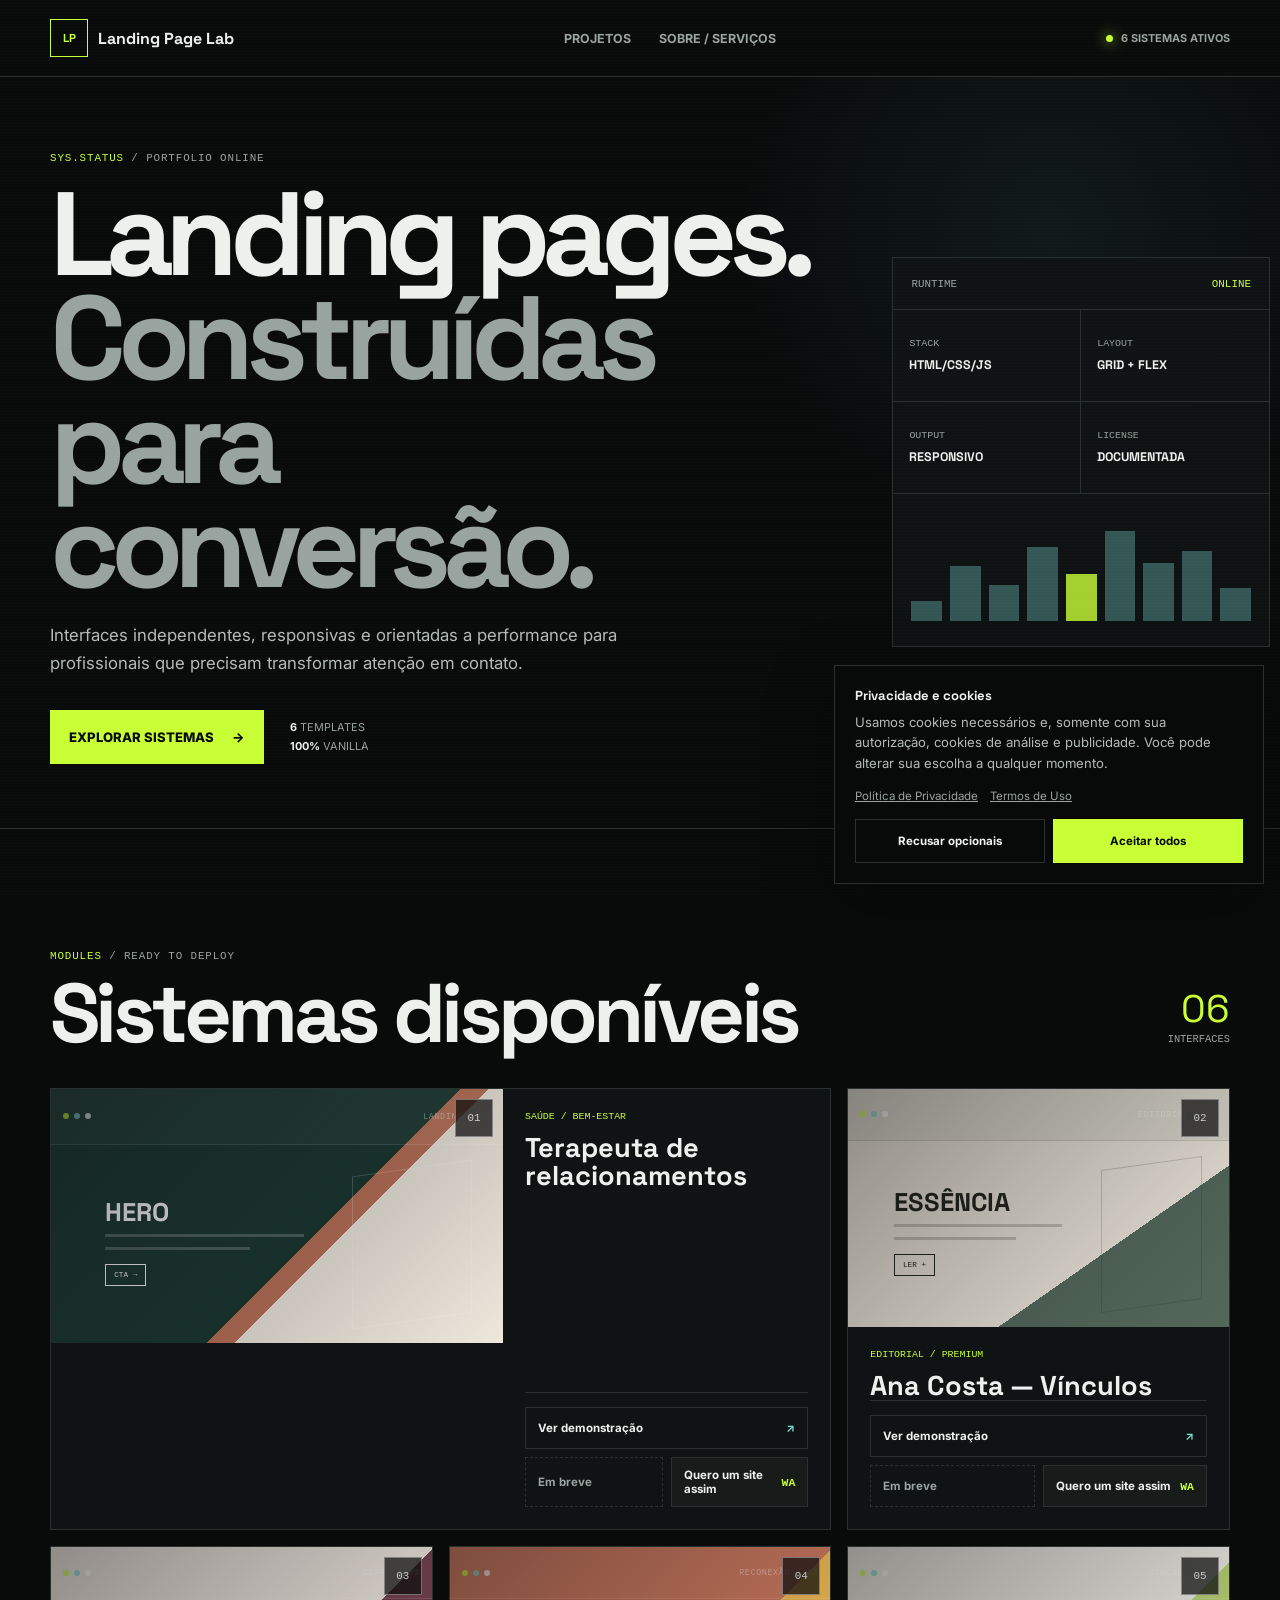
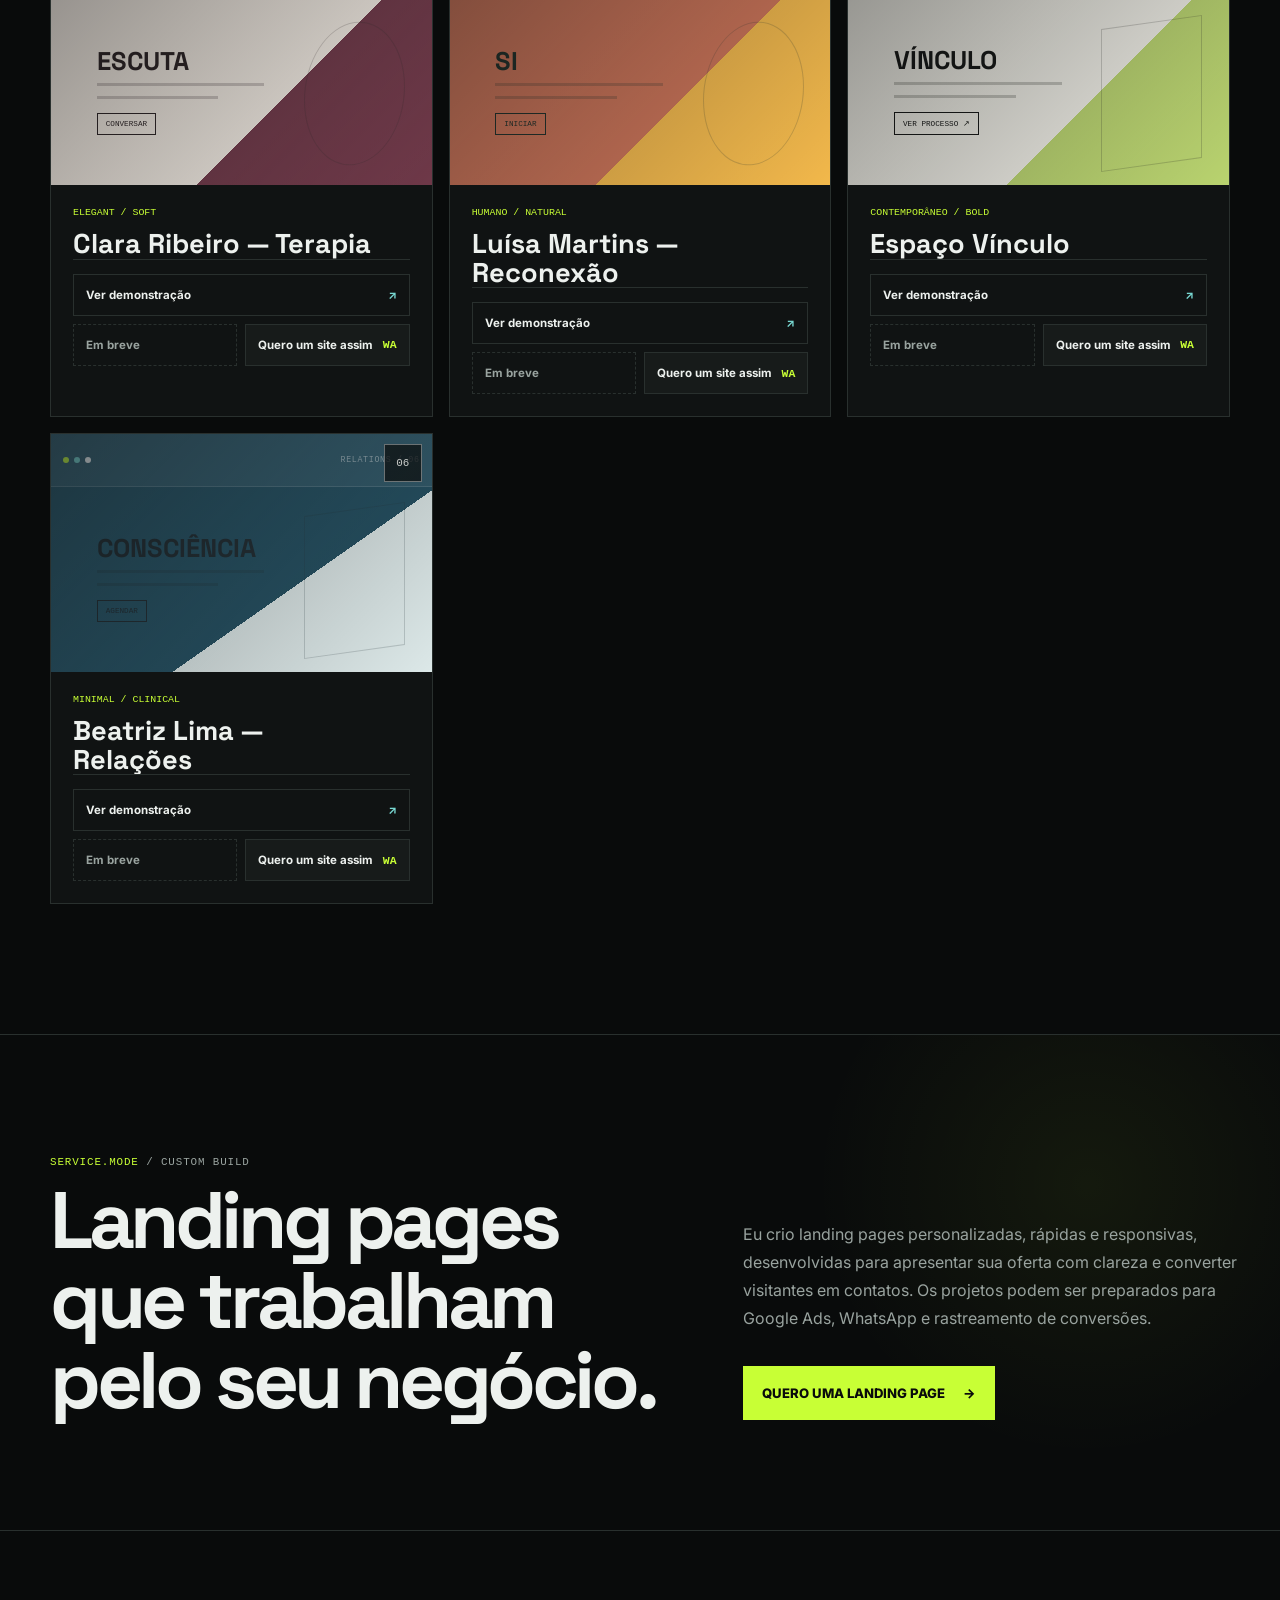
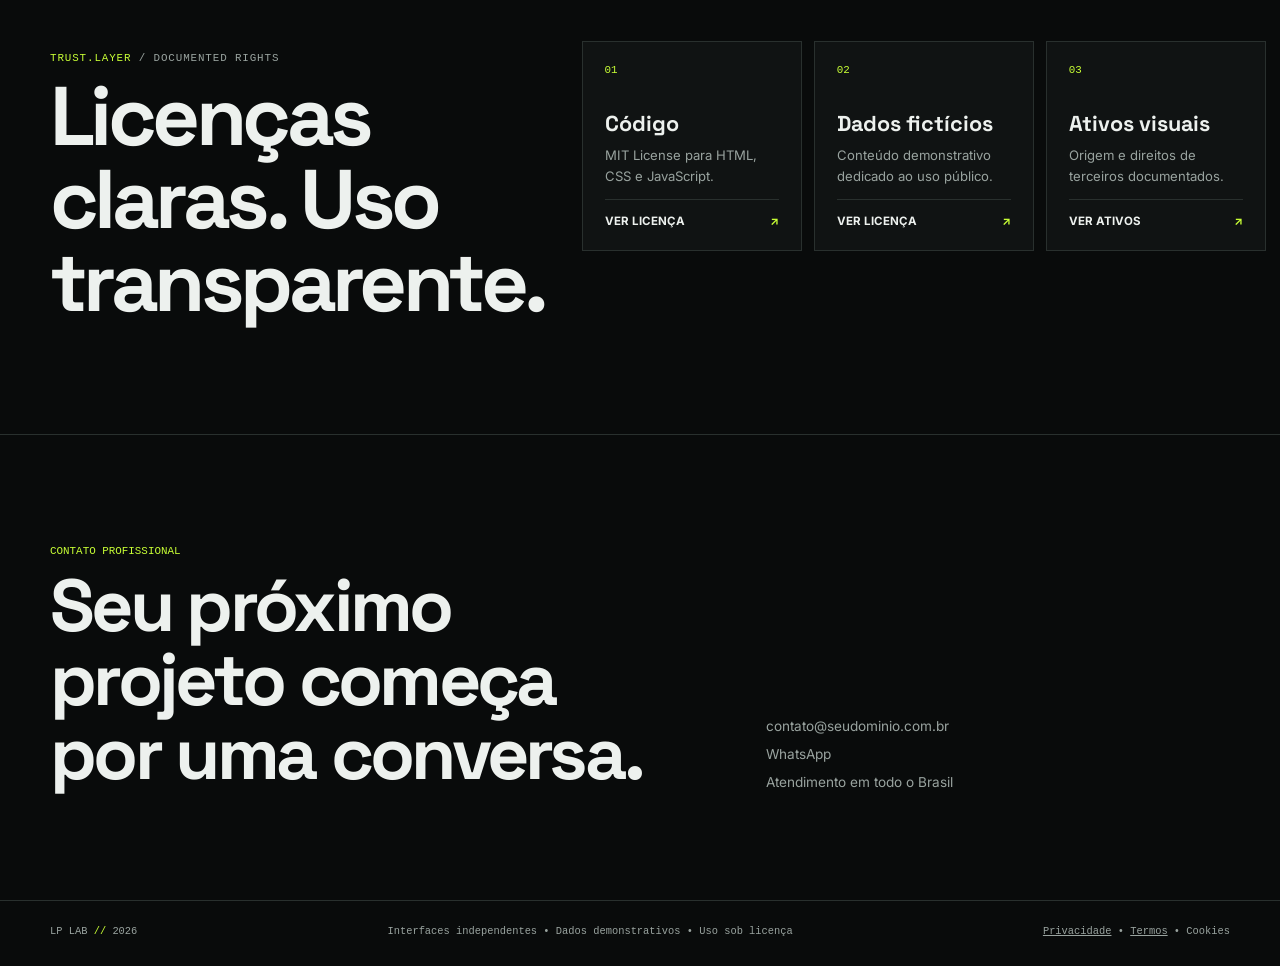
==== commit f17b955f: "feat: adiciona LGPD aos templates do portfólio" ====
--- a/index.html
+++ b/index.html
@@ -13,8 +13,10 @@
   <link rel="preconnect" href="https://fonts.gstatic.com" crossorigin>
   <link href="https://fonts.googleapis.com/css2?family=Inter:wght@400;500;600;700&family=Space+Grotesk:wght@500;600;700&display=swap" rel="stylesheet">
   <link rel="stylesheet" href="assets/style.css">
+  <link rel="stylesheet" href="assets/cookie-consent.css">
   <script src="assets/config.js" defer></script>
   <script src="assets/gallery.js" defer></script>
+  <script src="assets/cookie-consent.js" defer></script>
 </head>
 <body>
   <div class="noise" aria-hidden="true"></div>
@@ -253,6 +255,7 @@
     <div class="container portfolio-footer__conteudo">
       <p>LP LAB <span>//</span> 2026</p>
       <p>Interfaces independentes • Dados demonstrativos • Uso sob licença</p>
+      <p><a href="privacidade.html">Privacidade</a> • <a href="termos.html">Termos</a> • <button type="button" class="footer-cookie-button" data-open-cookie-settings>Cookies</button></p>
     </div>
   </footer>
 </body>
--- a/assets/style.css
+++ b/assets/style.css
@@ -90,6 +90,34 @@
 .about-services__conteudo > div:last-child > p { max-width: 650px; color: var(--muted); line-height: 1.75; }
 .about-services__cta { margin-top: 18px; }
 
+.license { border-top: 1px solid var(--line); border-bottom: 1px solid var(--line); padding: 80px 0; }
+.license__conteudo { display: grid; gap: 36px; }
+.license h2 { max-width: 620px; }
+.license__grid { display: grid; gap: 12px; }
+.license__grid article { min-height: 210px; display: flex; flex-direction: column; border: 1px solid var(--line); background: var(--panel); padding: 22px; }
+.license__grid article > span { color: var(--acid); font-family: monospace; font-size: .68rem; }
+.license__grid h3 { margin: 34px 0 8px; font-family: var(--font-display); font-size: 1.35rem; }
+.license__grid p { margin: 0; color: var(--muted); font-size: .82rem; line-height: 1.6; }
+.license__grid a { display: flex; justify-content: space-between; margin-top: auto; border-top: 1px solid var(--line); padding-top: 14px; color: var(--paper); font-size: .72rem; font-weight: 700; text-decoration: none; text-transform: uppercase; }
+.license__grid a span { color: var(--acid); }
+
+.contact-bar { border-bottom: 1px solid var(--line); padding: 72px 0; background: var(--ink); }
+.contact-bar__conteudo { display: grid; gap: 32px; }
+.contact-bar p { margin: 0 0 12px; color: var(--acid); font-family: monospace; font-size: .68rem; text-transform: uppercase; }
+.contact-bar h2 { max-width: 620px; margin: 0; font-family: var(--font-display); font-size: clamp(2.2rem, 7vw, 4.6rem); line-height: 1; letter-spacing: -.05em; }
+.contact-bar__dados { display: flex; flex-direction: column; gap: 12px; }
+.contact-bar__dados a, .contact-bar__dados span { color: var(--muted); font-size: .85rem; }
+.contact-bar__dados a { text-decoration: none; }
+.contact-bar__dados a:hover { color: var(--acid); }
+
+.portfolio-footer { padding: 24px 0; }
+.portfolio-footer__conteudo { display: flex; flex-direction: column; gap: 6px; color: var(--muted); font-family: monospace; font-size: .65rem; }
+.portfolio-footer p { margin: 0; }
+.portfolio-footer p span { color: var(--acid); }
+.portfolio-footer a, .footer-cookie-button { color: var(--muted); }
+.portfolio-footer a:hover, .footer-cookie-button:hover { color: var(--acid); }
+.footer-cookie-button { border: 0; padding: 0; background: transparent; font: inherit; cursor: pointer; }
+
 @media (min-width: 768px) {
   .nav { display: flex; }
   .hero__conteudo { grid-template-columns: 62% 38%; min-height: 700px; }
@@ -100,10 +128,11 @@
   .template-card--featured .template-card__image { aspect-ratio: 16 / 9; }
   .template-card--featured .template-card__content { min-height: 330px; }
   .license { padding: 110px 0; }
-  .license__conteudo { grid-template-columns: 42% 58%; }
+  .license__conteudo { grid-template-columns: 42% 58%; align-items: start; }
   .license__grid { grid-template-columns: repeat(3, 1fr); }
+  .contact-bar { padding: 110px 0; }
+  .contact-bar__conteudo { grid-template-columns: 58% 42%; align-items: end; }
   .portfolio-footer__conteudo { flex-direction: row; justify-content: space-between; }
-  .contact-bar__conteudo { grid-template-columns: 58% 42%; align-items: end; }
   .template-card__actions { grid-template-columns: 1fr 1fr; }
   .template-card__actions .template-card__demo { grid-column: 1 / -1; }
   .about-services { padding: 110px 0; }
--- a/assets/cookie-consent.css
+++ b/assets/cookie-consent.css
@@ -0,0 +1,12 @@
+.cookie-banner { position: fixed; z-index: 10000; right: 16px; bottom: 16px; width: min(430px, calc(100% - 32px)); border: 1px solid #29302e; background: rgba(9,11,11,.98); color: #edf1ee; box-shadow: 0 18px 60px rgba(0,0,0,.38); font-family: Inter, Arial, sans-serif; }
+.cookie-banner[hidden] { display: none; }
+.cookie-banner__content { display: grid; gap: 16px; padding: 20px; }
+.cookie-banner p { margin: 0; color: #b3bbb7; font-size: .82rem; line-height: 1.55; }
+.cookie-banner strong { display: block; margin-bottom: 6px; color: #edf1ee; font-family: "Space Grotesk", Arial, sans-serif; }
+.cookie-banner__links { display: flex; gap: 12px; }
+.cookie-banner__links a { color: #99a39f; font-size: .72rem; }
+.cookie-banner__actions { display: grid; grid-template-columns: 1fr 1fr; gap: 8px; }
+.cookie-banner button { min-height: 44px; border: 1px solid #29302e; background: transparent; color: #edf1ee; font: 700 .72rem Inter, Arial, sans-serif; cursor: pointer; }
+.cookie-banner button[data-cookie-action="accept"] { border-color: #c8ff35; background: #c8ff35; color: #090b0b; }
+.cookie-banner button:focus-visible { outline: 3px solid #c8ff35; outline-offset: 3px; }
+@media (max-width: 480px) { .cookie-banner { right: 8px; bottom: 8px; width: calc(100% - 16px); } }
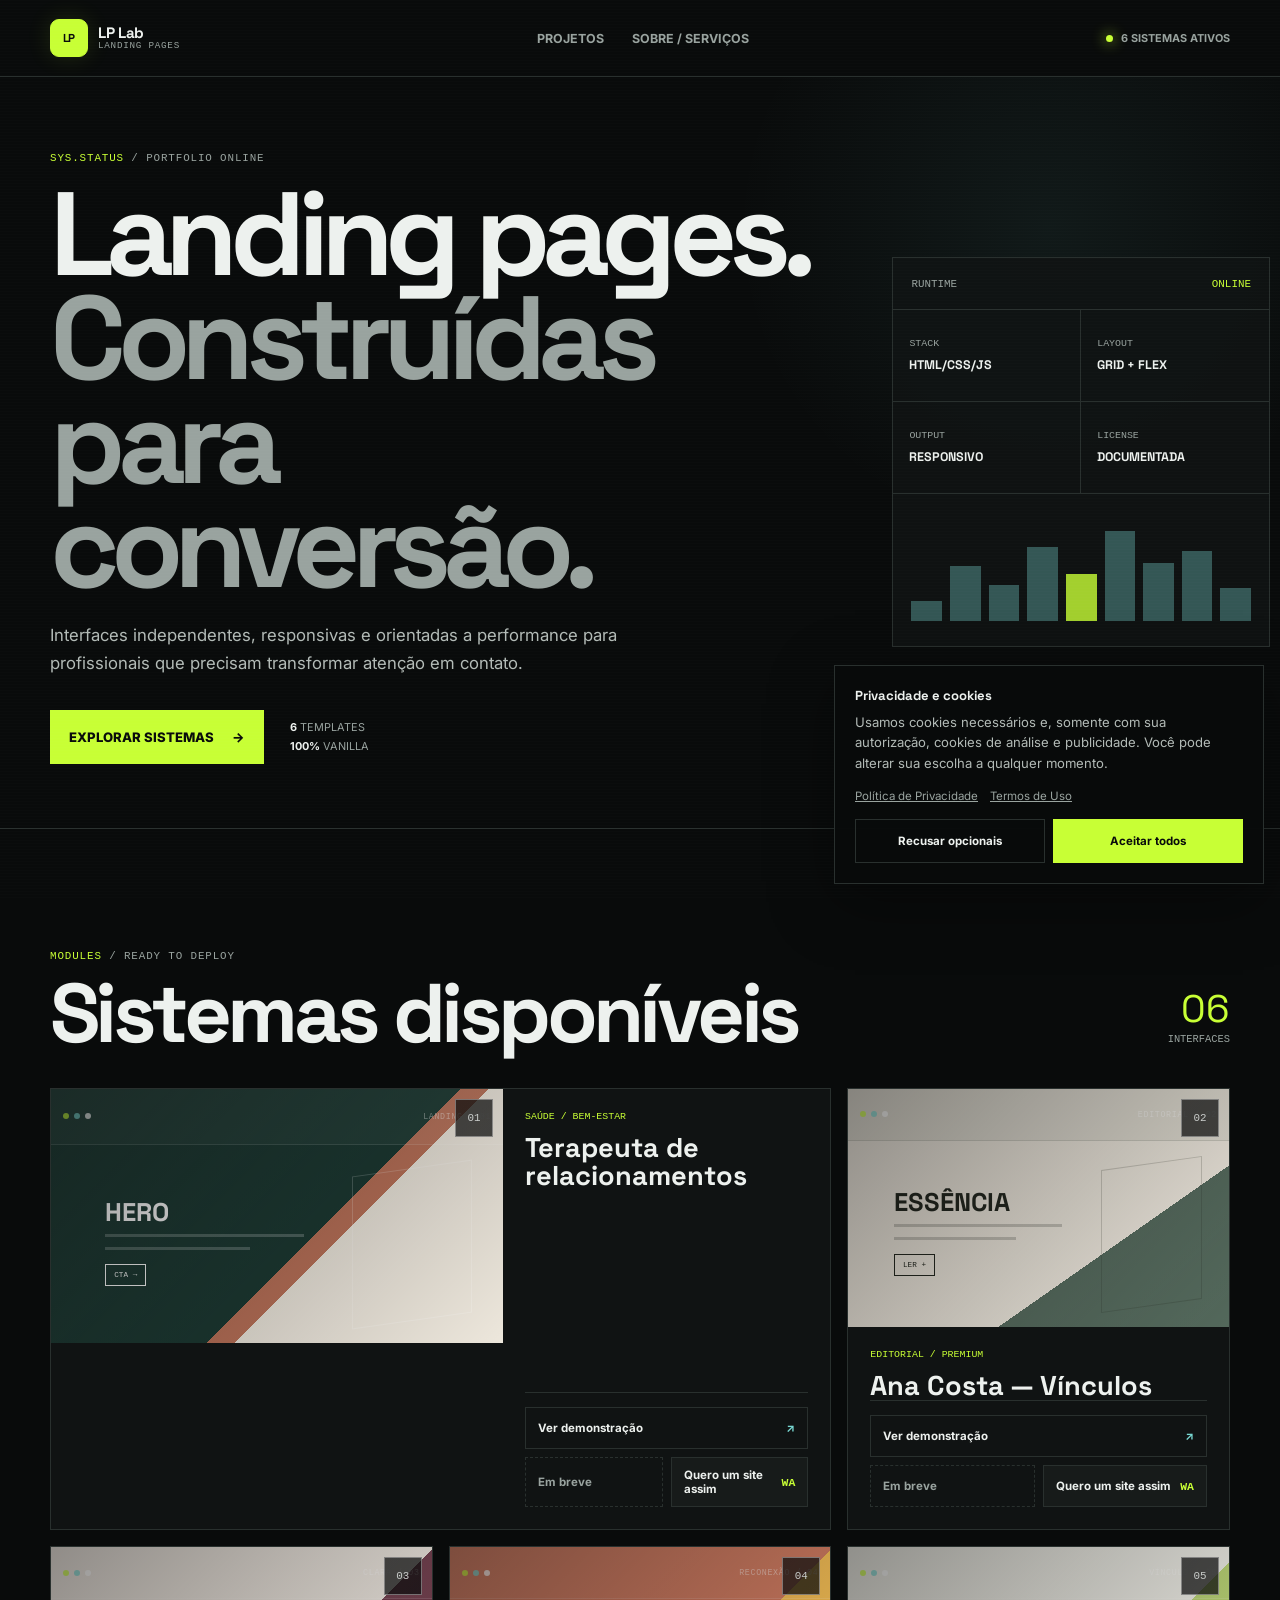
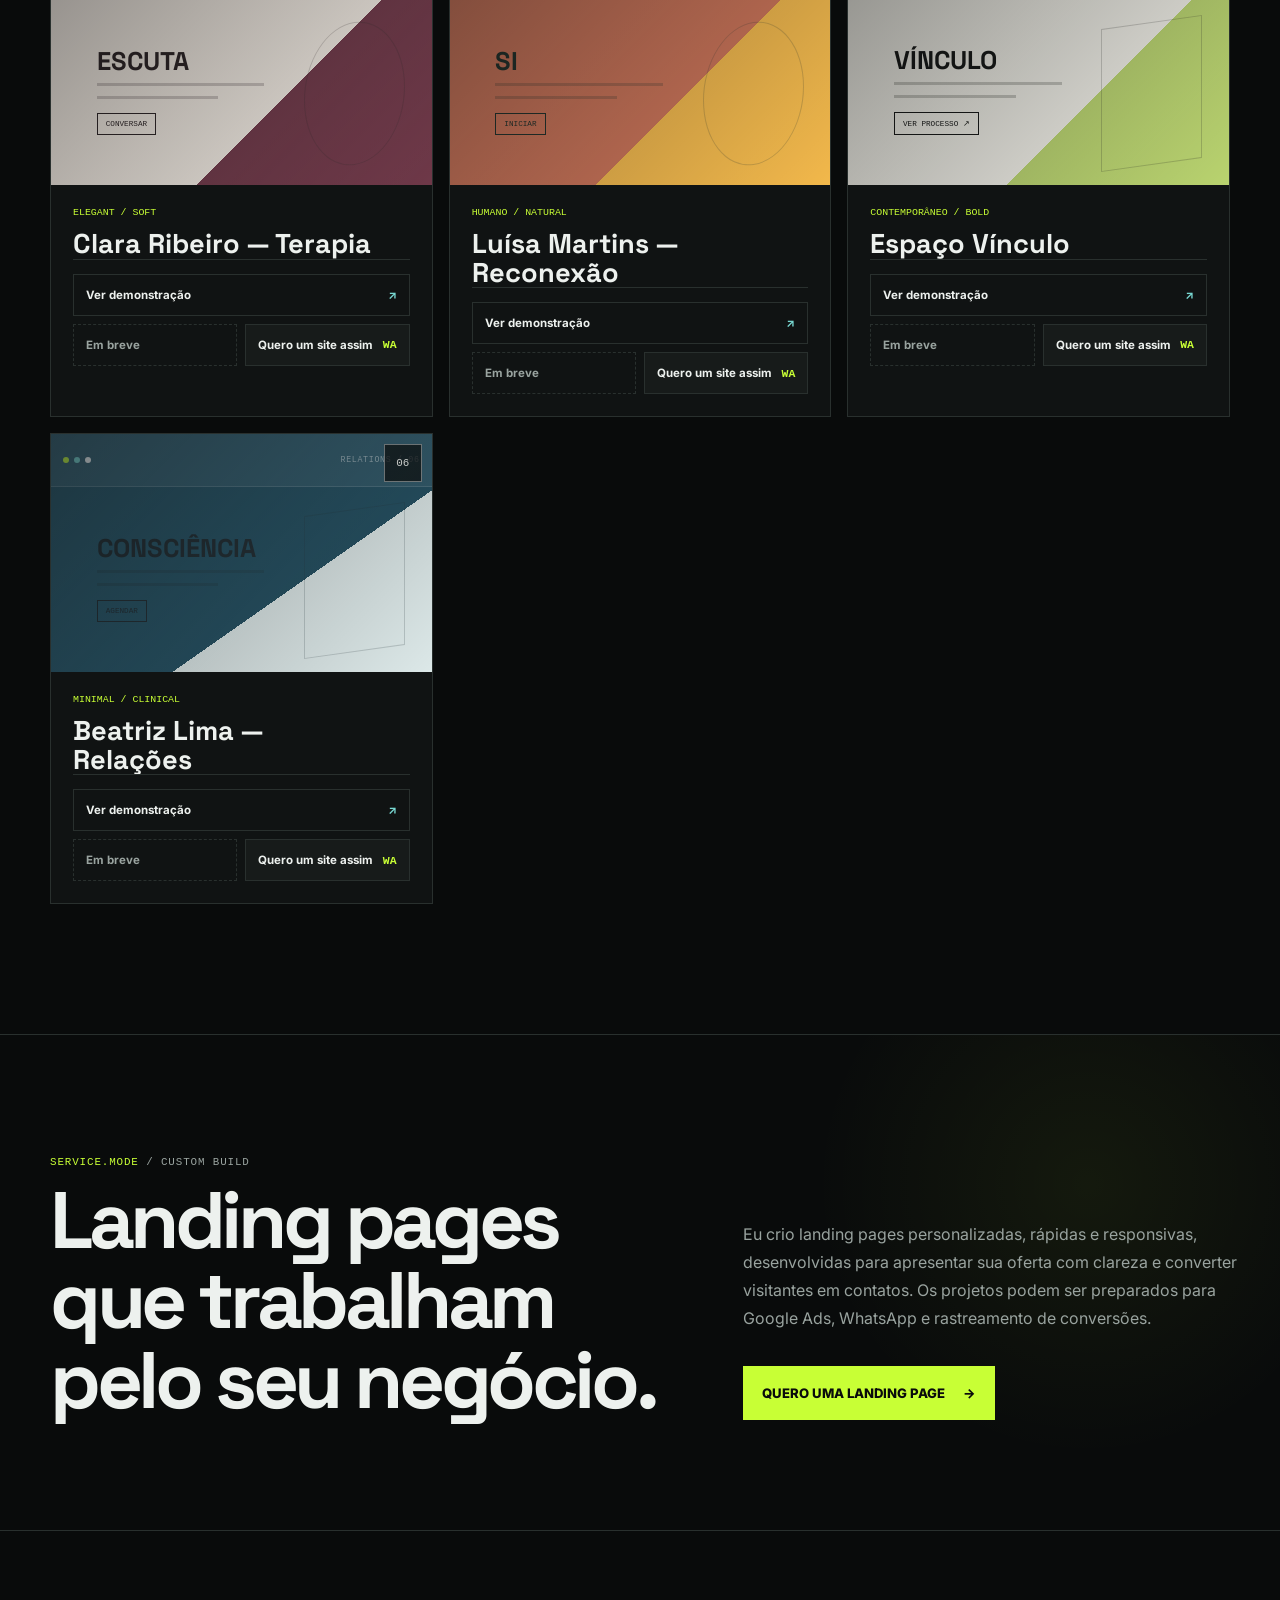
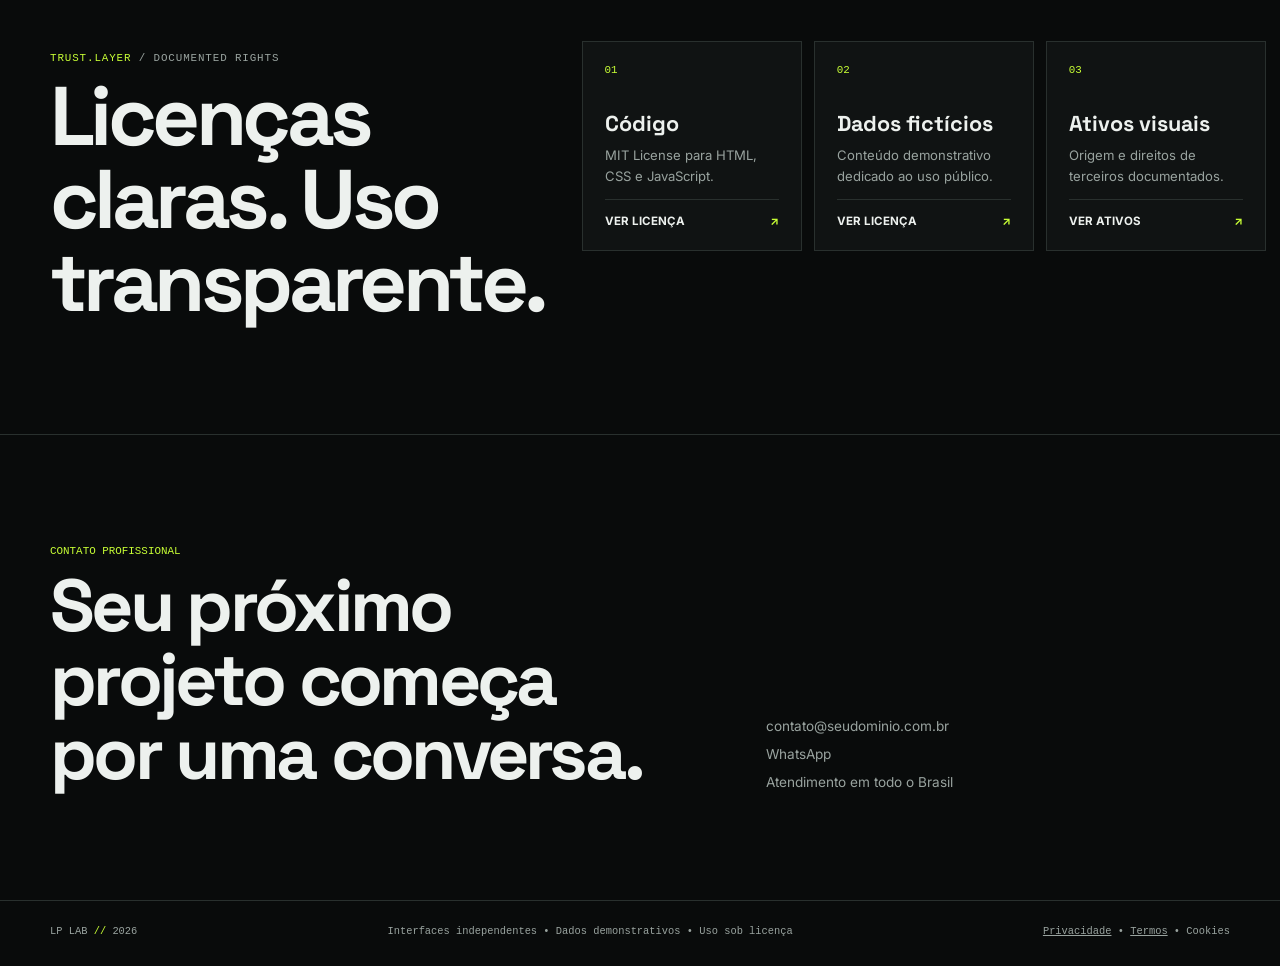
==== commit 7c23ed44: "style: adiciona identidade visual LP Lab" ====
--- a/index.html
+++ b/index.html
@@ -3,9 +3,9 @@
 <head>
   <meta charset="UTF-8">
   <meta name="viewport" content="width=device-width, initial-scale=1.0">
-  <title>System // Landing Page Lab</title>
-  <meta name="description" content="Portfólio de sistemas de landing pages independentes para profissionais e negócios locais.">
-  <meta property="og:title" content="System // Landing Page Lab">
+  <title>LP Lab — Landing Pages</title>
+  <meta name="description" content="Portfólio de landing pages independentes para profissionais e negócios locais.">
+  <meta property="og:title" content="LP Lab — Landing Pages">
   <meta property="og:description" content="Interfaces de alta conversão projetadas para marcas profissionais.">
   <meta property="og:type" content="website">
   <meta property="og:locale" content="pt_BR">
@@ -14,6 +14,7 @@
   <link href="https://fonts.googleapis.com/css2?family=Inter:wght@400;500;600;700&family=Space+Grotesk:wght@500;600;700&display=swap" rel="stylesheet">
   <link rel="stylesheet" href="assets/style.css">
   <link rel="stylesheet" href="assets/cookie-consent.css">
+  <link rel="icon" href="assets/favicon.svg" type="image/svg+xml">
   <script src="assets/config.js" defer></script>
   <script src="assets/gallery.js" defer></script>
   <script src="assets/cookie-consent.js" defer></script>
@@ -23,9 +24,9 @@
 
   <header class="topbar">
     <div class="container topbar__conteudo">
-      <a class="brand" href="#inicio" aria-label="Landing Page Lab — início">
+      <a class="brand" href="#inicio" aria-label="LP Lab — início">
         <span class="brand__mark">LP</span>
-        <span>Landing Page Lab</span>
+        <span class="brand__name"><strong>LP Lab</strong><small>Landing pages</small></span>
       </a>
       <nav class="nav" aria-label="Navegação principal">
         <a href="#projetos">Projetos</a>
--- a/assets/style.css
+++ b/assets/style.css
@@ -22,7 +22,10 @@
 .topbar { position: relative; z-index: 20; border-bottom: 1px solid var(--line); }
 .topbar__conteudo { min-height: 76px; display: flex; align-items: center; justify-content: space-between; }
 .brand { display: flex; align-items: center; gap: 10px; font-family: var(--font-display); font-weight: 700; text-decoration: none; }
-.brand__mark { display: grid; width: 38px; height: 38px; place-items: center; border: 1px solid var(--acid); color: var(--acid); font-size: .72rem; }
+.brand__mark { display: grid; width: 38px; height: 38px; place-items: center; border: 1px solid var(--acid); border-radius: 9px; background: var(--acid); color: var(--ink); font-size: .72rem; letter-spacing: -.04em; box-shadow: 0 0 24px rgba(200,255,53,.12); }
+.brand__name { display: grid; gap: 1px; line-height: 1; }
+.brand__name strong { font-size: .95rem; letter-spacing: -.02em; }
+.brand__name small { color: var(--muted); font-family: monospace; font-size: .58rem; font-weight: 500; letter-spacing: .08em; text-transform: uppercase; }
 .nav { display: none; align-items: center; gap: 28px; }
 .nav a { color: var(--muted); font-size: .78rem; font-weight: 700; text-decoration: none; text-transform: uppercase; }
 .nav a:hover { color: var(--paper); }
